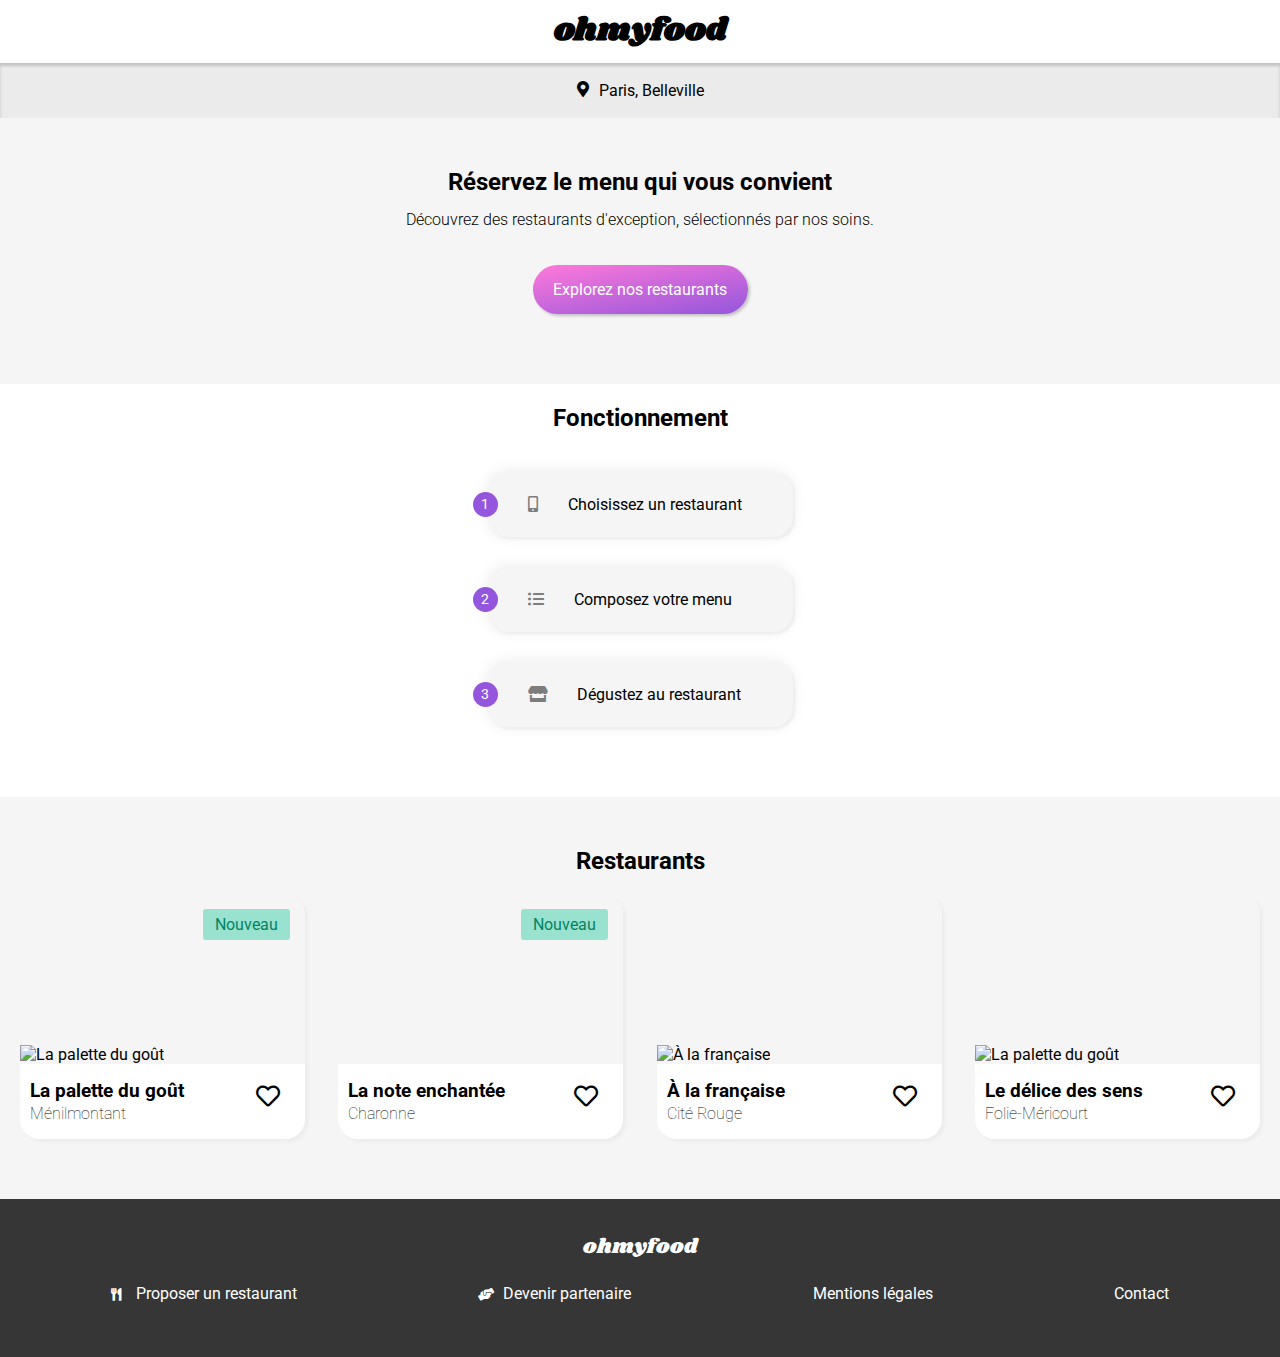
==== public/index.html @ e404284b "rolling check intégrés" ====
<!DOCTYPE html>
<html lang="fr">
    <head>
        <meta charset="utf-8" />
        <meta name="viewport" content="width=device-width, initial-scale=1">
        
        <link rel="stylesheet" href="./css/style.css"/>

        <title>ohmyfood</title>
    </head>

    <body>
        <main>
            <header class="header">
                <h1 class="header__title">ohmyfood</h1>
            </header>

            <div class="banner">
                <a href="#">
                    <div class="banner__place">
                        <i class="fas fa-map-marker-alt banner__icon"></i>
                        Paris, Belleville   
                    </div>
                </a> 
            </div>

            <section class="presentation">    
                <h2 class="presentation__title">Réservez le menu qui vous convient</h2>
                <div>
                    <p class="presentation__paragraph">Découvrez des restaurants d'exception, sélectionnés par nos soins.</p>
                    <!-- <p class="presentation__paragraph">sélectionnés par nos soins.</p> -->
                    <a href="#">
                        <div class="presentation__gradient">Explorez nos restaurants</div>                    
                    </a>
                </div>
                
            </section>

            <section class="functioning">
                <h2 class="functioning__title">Fonctionnement</h2>

                <div>
                    <a href="#">
                        <div class="functioning__button">
                            <div class="functioning__round">1</div>
                            <i class="fas fa-mobile-alt functioning__icon functioning__icon--color"></i>
                            Choisissez un restaurant
                        </div>
                    </a>               
                </div>

                <div>
                    <a href="#">
                        <div class="functioning__button">
                            <div class="functioning__round">2</div>
                            <i class="fas fa-list-ul functioning__icon functioning__icon--color"></i>
                            Composez votre menu
                        </div>  
                    </a>             
                </div>

                <div>
                    <a href="#">
                        <div class="functioning__button">
                            <div class="functioning__round">3</div>
                            <i class="fas fa-store functioning__icon functioning__icon--color"></i>
                            Dégustez au restaurant
                        </div> 
                    </a>              
                </div>

            </section>

            <section class="list-menus">
                <h2 class="list-menus__title">Restaurants</h2>
                
                <div class="list-menus__card">                    
                    <div class="menu">
                        <a href="lapalettedugout.html">
                            <div class="menu__image"><img src="images/restaurants/jay-wennington-N_Y88TWmGwA-unsplash.jpg" alt="La palette du goût"/></div>
                            <div class="menu__new">Nouveau</div>
                            <div class="menu__text">
                                <h3 class="menu__title">La palette du goût</h3>
                                <p class="menu__paragraph">Ménilmontant</p>
                            </div>
                        </a> 
                        <div class="menu__heart">
                            <a href="#">
                                <i class="far fa-heart menu__icon menu__icon--flyover "></i> 
                                <i class="fas fa-heart menu__icon-solid menu__icon-solid--flyover"></i> 
                                <i class="far fa-heart menu__icon-contour menu__icon-contour--flyover"></i>
                            </a>
                        </div>                        
                    </div>
                                        
                    <div class="menu">
                        <a href="#">
                            <div class="menu__image"><img src="images/restaurants/stil-u2Lp8tXIcjw-unsplash.jpg" alt="La palette du goût"/></div>
                            <div class="menu__new">Nouveau</div>
                            <div class="menu__text">
                                <h3 class="menu__title">La note enchantée</h3>
                                <p class="menu__paragraph">Charonne</p>
                            </div>
                        </a>                   
                        <div class="menu__heart">
                            <a href="#">
                                <i class="far fa-heart menu__icon menu__icon--flyover "></i>
                                <i class="fas fa-heart menu__icon-solid menu__icon-solid--flyover"></i>
                                <i class="far fa-heart menu__icon-contour menu__icon-contour--flyover"></i>
                            </a>
                        </div>                        
                    </div>

                    <div class="menu">
                        <a href="#">
                            <div class="menu__image"><img src="images/restaurants/toa-heftiba-DQKerTsQwi0-unsplash.jpg" alt="À la française"/></div>
                            <div class="menu__new">Nouveau</div>
                            <div class="menu__text">
                                <h3 class="menu__title">À la française</h3>
                                <p class="menu__paragraph">Cité Rouge</p>
                            </div>
                        </a>
                        <div class="menu__heart">
                            <a href="#">
                                <i class="far fa-heart menu__icon menu__icon--flyover "></i>
                                <i class="fas fa-heart menu__icon-solid menu__icon-solid--flyover"></i>
                                <i class="far fa-heart menu__icon-contour menu__icon-contour--flyover"></i>
                            </a>
                        </div>
                    </div>

                    <div class="menu">
                        <a href="#"> 
                            <div class="menu__image"><img src="images/restaurants/louis-hansel-shotsoflouis-qNBGVyOCY8Q-unsplash.jpg" alt="La palette du goût"/></div>
                            <div class="menu__new">Nouveau</div>
                            <div class="menu__text">
                                <h3 class="menu__title">Le délice des sens</h3>
                                <p class="menu__paragraph">Folie-Méricourt</p>
                            </div>
                        </a>
                        <div class="menu__heart">
                            <a href="#">
                                <i class="far fa-heart menu__icon menu__icon--flyover "></i>
                                <i class="fas fa-heart menu__icon-solid menu__icon-solid--flyover"></i>
                                <i class="far fa-heart menu__icon-contour menu__icon-contour--flyover"></i>
                            </a>
                        </div>
                    </div>

                    
                </div>
            </section>

            
            

            <footer class="footer">
                <h2 class="footer__title">ohmyfood</h2>
                <ul class="footer__list">
                    <li class="footer__item"> <a href="#" class="footer__link"><i class="fas fa-utensils footer__icon"></i>Proposer un restaurant</a> </li>
                    <li class="footer__item"> <a href="#" class="footer__link"><i class="fas fa-hands-helping footer__icon"></i>Devenir partenaire</a> </li>
                    <li class="footer__item"> <a href="#" class="footer__link">Mentions légales</a> </li>
                    <li class="footer__item"> <a href="mailto:contact@ohmyfood.com" class="footer__link">Contact</a> </li>
                </ul>                          
            </footer>    
      
        </main>
    </body>
    
</html>
---- public/css/style.css ----
@import "./vendors/normalize.css";
@import url("https://fonts.googleapis.com/css2?family=Shrikhand&display=swap");
@import url("https://fonts.googleapis.com/css2?family=Roboto:wght@500&display=swap");
@import url("https://fonts.googleapis.com/css2?family=Roboto:wght@300&display=swap");
@import url("https://cdnjs.cloudflare.com/ajax/libs/font-awesome/5.15.4/css/all.min.css");
body {
  max-width: 1920px;
  margin: 0px auto;
}

main {
  margin: 0px auto;
}
@media (max-width: 599px) {
  main {
    max-width: 100%;
  }
}

a {
  color: black;
  text-decoration: none;
}

* {
  font-family: Roboto, Arial, Helvetica, sans-serif;
}

.header {
  position: relative;
  margin: -22px 0px;
}
.header__icon {
  font-size: 120%;
  position: absolute;
  left: 20px;
  top: 20px;
}
.header__title {
  line-height: 200%;
  font-family: Shrikhand, Arial, Helvetica, sans-serif;
  text-align: center;
}

.footer {
  padding: 15px 20px 30px;
  background-color: #363636;
  color: white;
}
.footer__title {
  text-align: center;
  font-family: Shrikhand, Arial, Helvetica, sans-serif;
  font-size: 130%;
  font-weight: lighter;
  margin-bottom: 22px;
}
@media (max-width: 599px) {
  .footer__title {
    text-align: start;
  }
}
.footer__list {
  display: -webkit-box;
  display: -ms-flexbox;
  display: flex;
  -webkit-box-orient: horizontal;
  -webkit-box-direction: normal;
      -ms-flex-direction: row;
          flex-direction: row;
  -ms-flex-pack: distribute;
      justify-content: space-around;
  list-style-type: none;
  padding-left: 0px;
}
@media (max-width: 599px) {
  .footer__list {
    -webkit-box-orient: vertical;
    -webkit-box-direction: normal;
        -ms-flex-direction: column;
            flex-direction: column;
  }
}
.footer__item {
  margin-bottom: 8px;
}
.footer__link {
  color: white;
}
.footer__icon {
  font-size: 80%;
  width: 25px;
}

.banner__place {
  display: -webkit-box;
  display: -ms-flexbox;
  display: flex;
  -webkit-box-orient: horizontal;
  -webkit-box-direction: normal;
      -ms-flex-direction: row;
          flex-direction: row;
  -webkit-box-pack: center;
      -ms-flex-pack: center;
          justify-content: center;
  padding: 18px 0px;
  background-color: #ebebeb;
  -webkit-box-shadow: inset 0px 3px 3px #c2c2c2;
          box-shadow: inset 0px 3px 3px #c2c2c2;
}
.banner__icon {
  margin-right: 10px;
}

.presentation {
  text-align: center;
  display: -webkit-box;
  display: -ms-flexbox;
  display: flex;
  -webkit-box-orient: vertical;
  -webkit-box-direction: normal;
      -ms-flex-direction: column;
          flex-direction: column;
  -webkit-box-pack: center;
      -ms-flex-pack: center;
          justify-content: center;
  -webkit-box-align: center;
      -ms-flex-align: center;
          align-items: center;
  padding: 30px 0px;
  margin-bottom: 0px;
  background-color: whitesmoke;
}
@media screen and (max-width: 599px) {
  .presentation__title {
    padding: 0px 70px;
  }
}
.presentation__paragraph {
  margin: -6px auto -4px;
  font-weight: 300;
}
@media screen and (max-width: 599px) {
  .presentation__paragraph {
    padding: 0px 20px;
  }
}
.presentation__gradient {
  padding: 15px;
  margin: 40px auto;
  width: 185px;
  color: white;
  border-radius: 30px;
  background: linear-gradient(170deg, #FF79DA, #9356DC);
  -webkit-box-shadow: 2px 2px 3px #c2c2c2;
          box-shadow: 2px 2px 3px #c2c2c2;
  -webkit-transform: scale(1);
          transform: scale(1);
  -webkit-transition: -webkit-transform 400ms;
  transition: -webkit-transform 400ms;
  transition: transform 400ms;
  transition: transform 400ms, -webkit-transform 400ms;
}
.presentation__gradient:hover {
  -webkit-transform: scale(1.1);
          transform: scale(1.1);
  background: linear-gradient(170deg, #ff8de0, #9e67e0);
  -webkit-box-shadow: -1px -1px 6px #c2c2c2, 2px 2px 6px #c2c2c2;
          box-shadow: -1px -1px 6px #c2c2c2, 2px 2px 6px #c2c2c2;
}

.functioning {
  margin: 0px auto 70px;
  padding: 0px 20px;
}
.functioning__title {
  text-align: center;
  margin-bottom: 40px;
}
@media screen and (max-width: 599px) {
  .functioning__title {
    text-align: start;
  }
}
.functioning__button {
  display: -webkit-box;
  display: -ms-flexbox;
  display: flex;
  -webkit-box-align: center;
      -ms-flex-align: center;
          align-items: center;
  width: 305px;
  margin: 0px auto 30px;
  padding: 20px 0px;
  border-radius: 20px;
  background-color: whitesmoke;
  -webkit-box-shadow: -1px -1px 15px #ededed, 2px 2px 3px #ededed;
          box-shadow: -1px -1px 15px #ededed, 2px 2px 3px #ededed;
  -webkit-transform: scale(1);
          transform: scale(1);
  -webkit-transition: -webkit-transform 400ms;
  transition: -webkit-transform 400ms;
  transition: transform 400ms;
  transition: transform 400ms, -webkit-transform 400ms;
}
.functioning__button:hover {
  background-color: #f4ebff;
  -webkit-transform: scale(1.05);
          transform: scale(1.05);
}
.functioning__button:hover .functioning__icon--color {
  color: #9356DC;
}
.functioning__round {
  position: relative;
  left: -15px;
  font-size: 90%;
  width: 25px;
  height: 25px;
  border-radius: 100%;
  text-align: center;
  line-height: 25px;
  color: white;
  background-color: #9356DC;
  margin-right: 15px;
}
.functioning__icon {
  margin-right: 30px;
  color: #7d7d7d;
}

.list-menus {
  background-color: whitesmoke;
  padding: 30px 20px 40px;
}
.list-menus__title {
  text-align: center;
}
@media screen and (max-width: 599px) {
  .list-menus__title {
    text-align: start;
  }
}
.list-menus__card {
  display: -webkit-box;
  display: -ms-flexbox;
  display: flex;
  -webkit-box-orient: horizontal;
  -webkit-box-direction: normal;
      -ms-flex-direction: row;
          flex-direction: row;
  -ms-flex-wrap: wrap;
      flex-wrap: wrap;
  -webkit-box-pack: justify;
      -ms-flex-pack: justify;
          justify-content: space-between;
}

.menu {
  -webkit-box-flex: 23%;
      -ms-flex: 23%;
          flex: 23%;
  max-width: 23%;
  position: relative;
  margin-bottom: 20px;
  border-radius: 20px;
  -webkit-box-shadow: 3px 3px 3px #ededed;
          box-shadow: 3px 3px 3px #ededed;
  overflow: hidden;
}
@media screen and (max-width: 1200px) {
  .menu {
    text-align: start;
    -webkit-box-orient: horizontal;
    -webkit-box-direction: normal;
        -ms-flex-direction: row;
            flex-direction: row;
    -webkit-box-flex: 48%;
        -ms-flex: 48%;
            flex: 48%;
    max-width: 48%;
  }
}
@media screen and (max-width: 599px) {
  .menu {
    min-width: 100%;
  }
}
.menu__image {
  position: relative;
  height: 170px;
  overflow: hidden;
}
.menu__image img {
  position: absolute;
  bottom: 0px;
  max-width: 100%;
}
.menu:nth-child(2) img {
  bottom: -98px;
}
.menu__new {
  z-index: 2;
  position: absolute;
  top: 15px;
  right: 15px;
  text-align: center;
  padding: 6px 12px;
  border-radius: 3px;
  background-color: #99E2D0;
  color: #008564;
}
.menu__text {
  padding: 16px 0px 16px 10px;
  background-color: white;
}
.menu__title {
  margin: 0px auto;
}
.menu__paragraph {
  font-weight: lighter;
  margin: 2px auto 0px;
}
.menu__heart {
  position: absolute;
  right: 25px;
  bottom: 30px;
}
.menu__heart:hover .menu__icon-solid--flyover {
  -webkit-transform: scale(1);
          transform: scale(1);
}
.menu__heart:hover .menu__icon-contour--flyover {
  -webkit-transform: scale(1.02);
          transform: scale(1.02);
}
.menu__icon {
  font-size: 1.5rem;
}
.menu__icon-solid {
  position: absolute;
  left: 0px;
  bottom: 1px;
  font-size: 1.5rem;
  -webkit-background-clip: text;
          background-clip: text;
  color: transparent;
  background-image: linear-gradient(30deg, #FF79DA, #9356DC);
  -webkit-transform: scale(0);
          transform: scale(0);
  -webkit-transform-origin: bottom;
          transform-origin: bottom;
  -webkit-transition: -webkit-transform ease-in-out 1000ms;
  transition: -webkit-transform ease-in-out 1000ms;
  transition: transform ease-in-out 1000ms;
  transition: transform ease-in-out 1000ms, -webkit-transform ease-in-out 1000ms;
}
.menu__icon-contour {
  position: absolute;
  left: 0px;
  bottom: 1px;
  font-size: 1.5rem;
  -webkit-background-clip: text;
          background-clip: text;
  color: transparent;
  background-image: linear-gradient(30deg, #FF79DA, #9356DC);
  -webkit-transform: scale(0);
          transform: scale(0);
  -webkit-transform-origin: bottom;
          transform-origin: bottom;
  -webkit-transition: -webkit-transform ease-in-out 1000ms;
  transition: -webkit-transform ease-in-out 1000ms;
  transition: transform ease-in-out 1000ms;
  transition: transform ease-in-out 1000ms, -webkit-transform ease-in-out 1000ms;
}
.menu:nth-child(n+3):nth-child(-n+4) .menu__new {
  display: none;
}

.page {
  display: -webkit-box;
  display: -ms-flexbox;
  display: flex;
  -webkit-box-orient: vertical;
  -webkit-box-direction: normal;
      -ms-flex-direction: column;
          flex-direction: column;
  max-width: 600px;
}
.page__image {
  height: 200px;
}
.page__image img {
  max-width: 100%;
}
.page__restaurant {
  display: -webkit-box;
  display: -ms-flexbox;
  display: flex;
  -webkit-box-orient: vertical;
  -webkit-box-direction: normal;
      -ms-flex-direction: column;
          flex-direction: column;
  background-color: #f6f6f6;
  border-radius: 50px 50px 0px 0px;
}
.page__button {
  text-align: center;
  margin: 30px auto 70px;
}
.page__gradient {
  padding: 15px;
  width: 185px;
  color: white;
  border-radius: 30px;
  background: linear-gradient(170deg, #FF79DA, #9356DC);
  -webkit-box-shadow: 2px 2px 3px #c2c2c2;
          box-shadow: 2px 2px 3px #c2c2c2;
  -webkit-transform: scale(1);
          transform: scale(1);
  -webkit-transition: -webkit-transform 400ms;
  transition: -webkit-transform 400ms;
  transition: transform 400ms;
  transition: transform 400ms, -webkit-transform 400ms;
}
.page__gradient:hover {
  -webkit-transform: scale(1.1);
          transform: scale(1.1);
  background: linear-gradient(170deg, #ff8de0, #9e67e0);
  -webkit-box-shadow: -1px -1px 6px #c2c2c2, 2px 2px 6px #c2c2c2;
          box-shadow: -1px -1px 6px #c2c2c2, 2px 2px 6px #c2c2c2;
}

.name {
  display: -webkit-box;
  display: -ms-flexbox;
  display: flex;
  -webkit-box-pack: justify;
      -ms-flex-pack: justify;
          justify-content: space-between;
  position: relative;
  margin: 20px 20px 0px 20px;
}
.name__title {
  font-family: Shrikhand, Arial, Helvetica, sans-serif;
}
.name__heart {
  position: absolute;
  right: 24px;
  top: 24px;
}
.name__heart:hover .menu__icon-solid--flyover {
  -webkit-transform: scale(1);
          transform: scale(1);
}
.name__heart:hover .menu__icon-contour--flyover {
  -webkit-transform: scale(1.02);
          transform: scale(1.02);
}

.type {
  margin: 20px 20px 20px 20px;
}
.type__title {
  font-size: 120%;
  font-weight: 300;
  border-bottom: #99E2D0 solid 3px;
  width: 48px;
}

@-webkit-keyframes animation-choice {
  0% {
    -webkit-transform: translateY(20px);
            transform: translateY(20px);
    opacity: 0;
  }
  80% {
    -webkit-transform: translateY(0px);
            transform: translateY(0px);
  }
  100% {
    opacity: 1;
  }
}

@keyframes animation-choice {
  0% {
    -webkit-transform: translateY(20px);
            transform: translateY(20px);
    opacity: 0;
  }
  80% {
    -webkit-transform: translateY(0px);
            transform: translateY(0px);
  }
  100% {
    opacity: 1;
  }
}
.choice {
  cursor: pointer;
}
.choice__load {
  -webkit-animation: animation-choice ease-in-out 800ms backwards;
          animation: animation-choice ease-in-out 800ms backwards;
}
.choice__load--1 {
  -webkit-animation-delay: 400ms;
          animation-delay: 400ms;
}
.choice__load--2 {
  -webkit-animation-delay: 800ms;
          animation-delay: 800ms;
}
.choice__load--3 {
  -webkit-animation-delay: 1200ms;
          animation-delay: 1200ms;
}
.choice__load--4 {
  -webkit-animation-delay: 1600ms;
          animation-delay: 1600ms;
}
.choice__container {
  display: -webkit-box;
  display: -ms-flexbox;
  display: flex;
  -webkit-box-pack: justify;
      -ms-flex-pack: justify;
          justify-content: space-between;
  margin-bottom: 15px;
  border-radius: 20px;
  overflow: hidden;
  -webkit-box-shadow: 3px 3px 3px #ededed;
          box-shadow: 3px 3px 3px #ededed;
  background-color: white;
}
.choice__container:hover .choice__check--rollover {
  margin-right: 0rem;
}
.choice__container:hover .choice__icon--rollover {
  -webkit-transform: rotate(2turn);
          transform: rotate(2turn);
}
.choice__text {
  display: -webkit-box;
  display: -ms-flexbox;
  display: flex;
  -webkit-box-orient: vertical;
  -webkit-box-direction: normal;
      -ms-flex-direction: column;
          flex-direction: column;
  padding: 15px 0px 15px 12px;
  overflow: hidden;
}
.choice__title {
  margin: 0px;
  padding: 0px;
  white-space: nowrap;
  text-overflow: ellipsis;
  overflow: hidden;
}
.choice__precision {
  margin: 5px 0px 0px;
  padding: 0px;
  font-weight: 300;
  white-space: nowrap;
  text-overflow: ellipsis;
  overflow: hidden;
}
.choice__price-check {
  display: -webkit-box;
  display: -ms-flexbox;
  display: flex;
}
.choice__price {
  padding: 0px 20px;
  display: -webkit-box;
  display: -ms-flexbox;
  display: flex;
  -webkit-box-align: end;
      -ms-flex-align: end;
          align-items: flex-end;
  padding: 1rem 1.5rem;
}
.choice__check {
  -webkit-box-sizing: border-box;
          box-sizing: border-box;
  display: -webkit-box;
  display: -ms-flexbox;
  display: flex;
  -webkit-box-pack: center;
      -ms-flex-pack: center;
          justify-content: center;
  -webkit-box-align: center;
      -ms-flex-align: center;
          align-items: center;
  width: 4.5rem;
  margin-right: -4.5rem;
  background-color: #99E2D0;
  -webkit-transition: margin-right 400ms ease-in-out;
  transition: margin-right 400ms ease-in-out;
}
.choice__icon {
  color: white;
  font-size: 1.5rem;
  -webkit-transform: rotate(0deg);
          transform: rotate(0deg);
  -webkit-transition: -webkit-transform 400ms ease-in-out;
  transition: -webkit-transform 400ms ease-in-out;
  transition: transform 400ms ease-in-out;
  transition: transform 400ms ease-in-out, -webkit-transform 400ms ease-in-out;
}
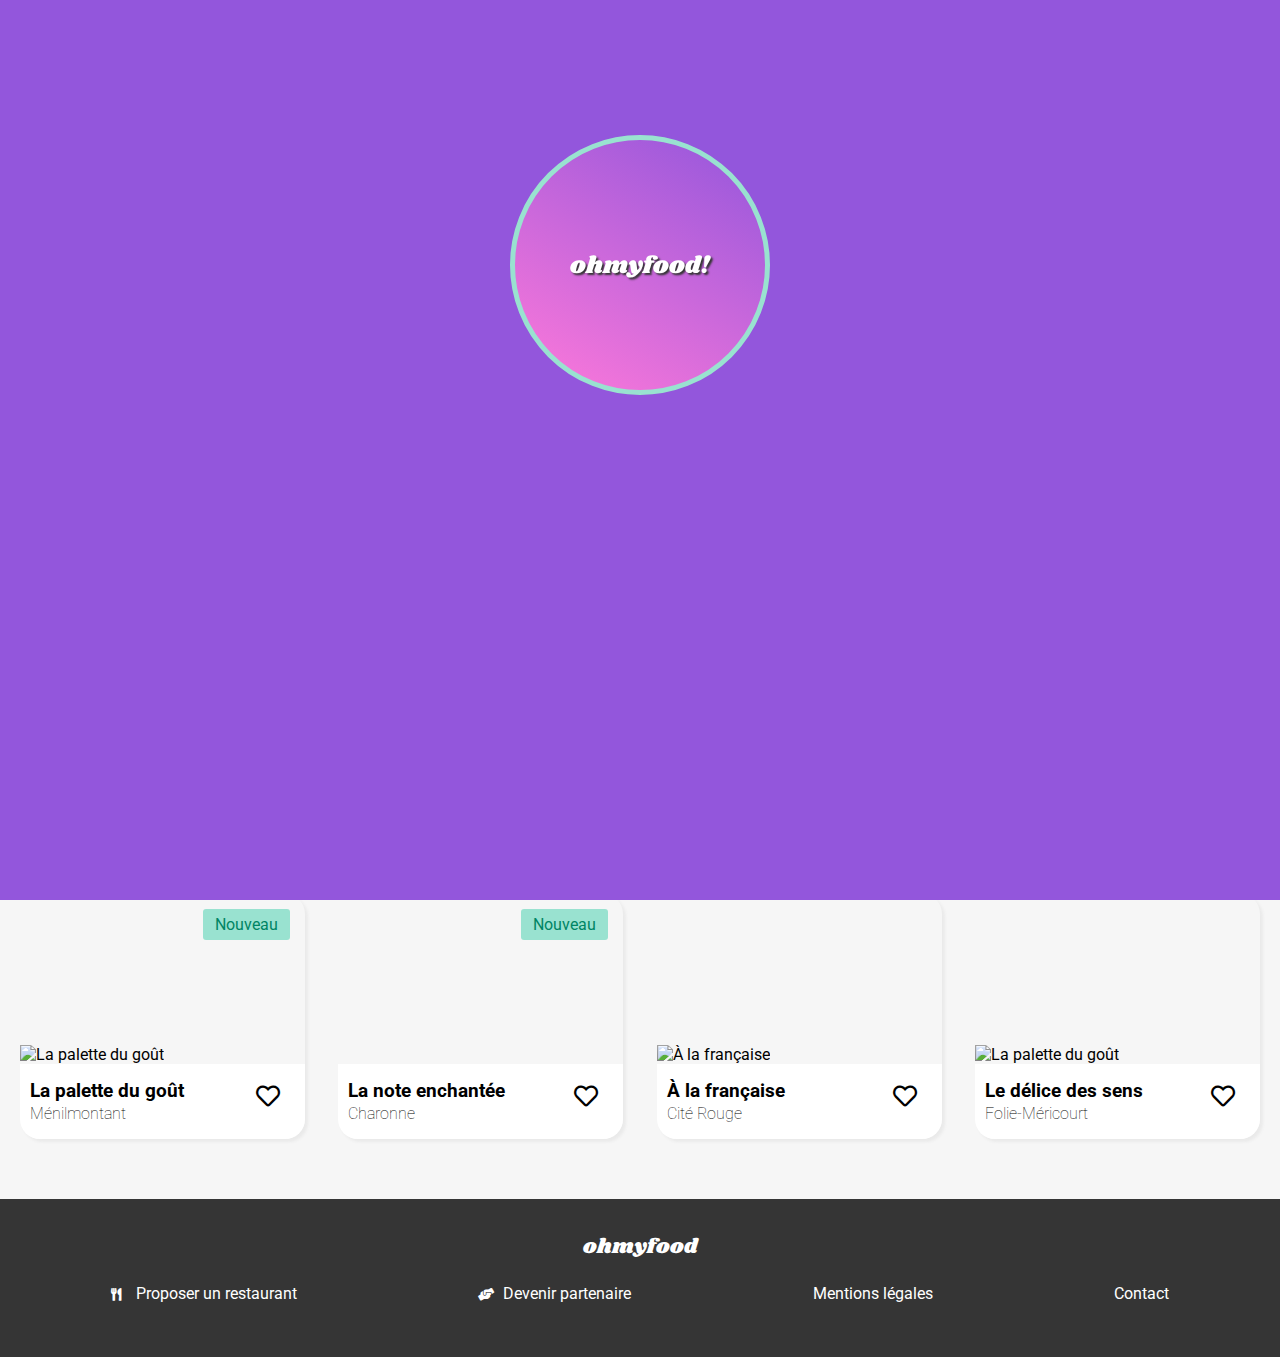
==== commit c187a201: "loader v3" ====
--- a/public/index.html
+++ b/public/index.html
@@ -10,10 +10,21 @@
     </head>
 
     <body>
+        
+        <div class="loader">
+            <div class="loader__background"></div>
+            <div class="loader__disk">
+                <div class="loader__disk__title"> ohmyfood! </div>
+            </div>
+
+        </div>
+
+        <header class="header">
+            <h1 class="header__title">ohmyfood</h1>
+        </header>
+
         <main>
-            <header class="header">
-                <h1 class="header__title">ohmyfood</h1>
-            </header>
+            
 
             <div class="banner">
                 <a href="#">
@@ -154,17 +165,20 @@
             
             
 
-            <footer class="footer">
-                <h2 class="footer__title">ohmyfood</h2>
-                <ul class="footer__list">
-                    <li class="footer__item"> <a href="#" class="footer__link"><i class="fas fa-utensils footer__icon"></i>Proposer un restaurant</a> </li>
-                    <li class="footer__item"> <a href="#" class="footer__link"><i class="fas fa-hands-helping footer__icon"></i>Devenir partenaire</a> </li>
-                    <li class="footer__item"> <a href="#" class="footer__link">Mentions légales</a> </li>
-                    <li class="footer__item"> <a href="mailto:contact@ohmyfood.com" class="footer__link">Contact</a> </li>
-                </ul>                          
-            </footer>    
+                
       
         </main>
+
+        <footer class="footer">
+            <h2 class="footer__title">ohmyfood</h2>
+            <ul class="footer__list">
+                <li class="footer__item"> <a href="#" class="footer__link"><i class="fas fa-utensils footer__icon"></i>Proposer un restaurant</a> </li>
+                <li class="footer__item"> <a href="#" class="footer__link"><i class="fas fa-hands-helping footer__icon"></i>Devenir partenaire</a> </li>
+                <li class="footer__item"> <a href="#" class="footer__link">Mentions légales</a> </li>
+                <li class="footer__item"> <a href="mailto:contact@ohmyfood.com" class="footer__link">Contact</a> </li>
+            </ul>                          
+        </footer>
+    
     </body>
     
 </html>
--- a/public/css/style.css
+++ b/public/css/style.css
@@ -44,7 +44,7 @@
 
 .footer {
   padding: 15px 20px 30px;
-  background-color: #363636;
+  background-color: #353535;
   color: white;
 }
 .footer__title {
@@ -91,6 +91,125 @@
   width: 25px;
 }
 
+.loader {
+  display: -webkit-box;
+  display: -ms-flexbox;
+  display: flex;
+  -webkit-box-pack: center;
+      -ms-flex-pack: center;
+          justify-content: center;
+  position: relative;
+}
+.loader__background {
+  width: 100%;
+  height: 100%;
+  background-color: #9356DC;
+  display: -webkit-box;
+  display: -ms-flexbox;
+  display: flex;
+  -webkit-box-pack: center;
+      -ms-flex-pack: center;
+          justify-content: center;
+  position: fixed;
+  z-index: 1;
+  -webkit-box-align: center;
+      -ms-flex-align: center;
+          align-items: center;
+  -webkit-animation: charge ease-in-out 3000ms 250ms forwards;
+          animation: charge ease-in-out 3000ms 250ms forwards;
+}
+.loader__disk {
+  position: absolute;
+  display: -webkit-box;
+  display: -ms-flexbox;
+  display: flex;
+  -webkit-box-pack: center;
+      -ms-flex-pack: center;
+          justify-content: center;
+  -webkit-box-align: center;
+      -ms-flex-align: center;
+          align-items: center;
+  top: 15%;
+  width: 250px;
+  height: 250px;
+  position: fixed;
+  z-index: 1;
+  border: #99E2D0 solid 5px;
+  border-radius: 50%;
+  background-image: linear-gradient(30deg, #FF79DA, #9356DC);
+  -webkit-animation: charge-disk ease-in-out 3000ms 250ms both;
+          animation: charge-disk ease-in-out 3000ms 250ms both;
+}
+.loader__disk__title {
+  font-family: Shrikhand, Arial, Helvetica, sans-serif;
+  font-size: 1.5rem;
+  text-align: center;
+  vertical-align: baseline;
+  color: white;
+  text-shadow: 2px 2px 2px #353535;
+}
+
+@-webkit-keyframes charge {
+  0% {
+    opacity: 1;
+  }
+  99% {
+    z-index: 1;
+  }
+  100% {
+    opacity: 0;
+    z-index: -1;
+  }
+}
+
+@keyframes charge {
+  0% {
+    opacity: 1;
+  }
+  99% {
+    z-index: 1;
+  }
+  100% {
+    opacity: 0;
+    z-index: -1;
+  }
+}
+@-webkit-keyframes charge-disk {
+  0% {
+    opacity: 1;
+    scale: 0;
+    rotate: 0deg;
+  }
+  50% {
+    rotate: 360deg;
+  }
+  80% {
+    opacity: 1;
+    scale: 1;
+  }
+  100% {
+    opacity: 0;
+    rotate: 360deg;
+  }
+}
+@keyframes charge-disk {
+  0% {
+    opacity: 1;
+    scale: 0;
+    rotate: 0deg;
+  }
+  50% {
+    rotate: 360deg;
+  }
+  80% {
+    opacity: 1;
+    scale: 1;
+  }
+  100% {
+    opacity: 0;
+    rotate: 360deg;
+  }
+}
 .banner__place {
   display: -webkit-box;
   display: -ms-flexbox;
@@ -103,7 +222,7 @@
       -ms-flex-pack: center;
           justify-content: center;
   padding: 18px 0px;
-  background-color: #ebebeb;
+  background-color: #eaeaea;
   -webkit-box-shadow: inset 0px 3px 3px #c2c2c2;
           box-shadow: inset 0px 3px 3px #c2c2c2;
 }
@@ -128,7 +247,7 @@
           align-items: center;
   padding: 30px 0px;
   margin-bottom: 0px;
-  background-color: whitesmoke;
+  background-color: #f6f6f6;
 }
 @media screen and (max-width: 599px) {
   .presentation__title {
@@ -192,9 +311,9 @@
   margin: 0px auto 30px;
   padding: 20px 0px;
   border-radius: 20px;
-  background-color: whitesmoke;
-  -webkit-box-shadow: -1px -1px 15px #ededed, 2px 2px 3px #ededed;
-          box-shadow: -1px -1px 15px #ededed, 2px 2px 3px #ededed;
+  background-color: #f6f6f6;
+  -webkit-box-shadow: -1px -1px 15px #eaeaea, 2px 2px 3px #eaeaea;
+          box-shadow: -1px -1px 15px #eaeaea, 2px 2px 3px #eaeaea;
   -webkit-transform: scale(1);
           transform: scale(1);
   -webkit-transition: -webkit-transform 400ms;
@@ -225,11 +344,11 @@
 }
 .functioning__icon {
   margin-right: 30px;
-  color: #7d7d7d;
+  color: #808080;
 }
 
 .list-menus {
-  background-color: whitesmoke;
+  background-color: #f6f6f6;
   padding: 30px 20px 40px;
 }
 .list-menus__title {
@@ -263,8 +382,8 @@
   position: relative;
   margin-bottom: 20px;
   border-radius: 20px;
-  -webkit-box-shadow: 3px 3px 3px #ededed;
-          box-shadow: 3px 3px 3px #ededed;
+  -webkit-box-shadow: 3px 3px 3px #eaeaea;
+          box-shadow: 3px 3px 3px #eaeaea;
   overflow: hidden;
 }
 @media screen and (max-width: 1200px) {
@@ -299,7 +418,7 @@
   bottom: -98px;
 }
 .menu__new {
-  z-index: 2;
+  z-index: auto;
   position: absolute;
   top: 15px;
   right: 15px;
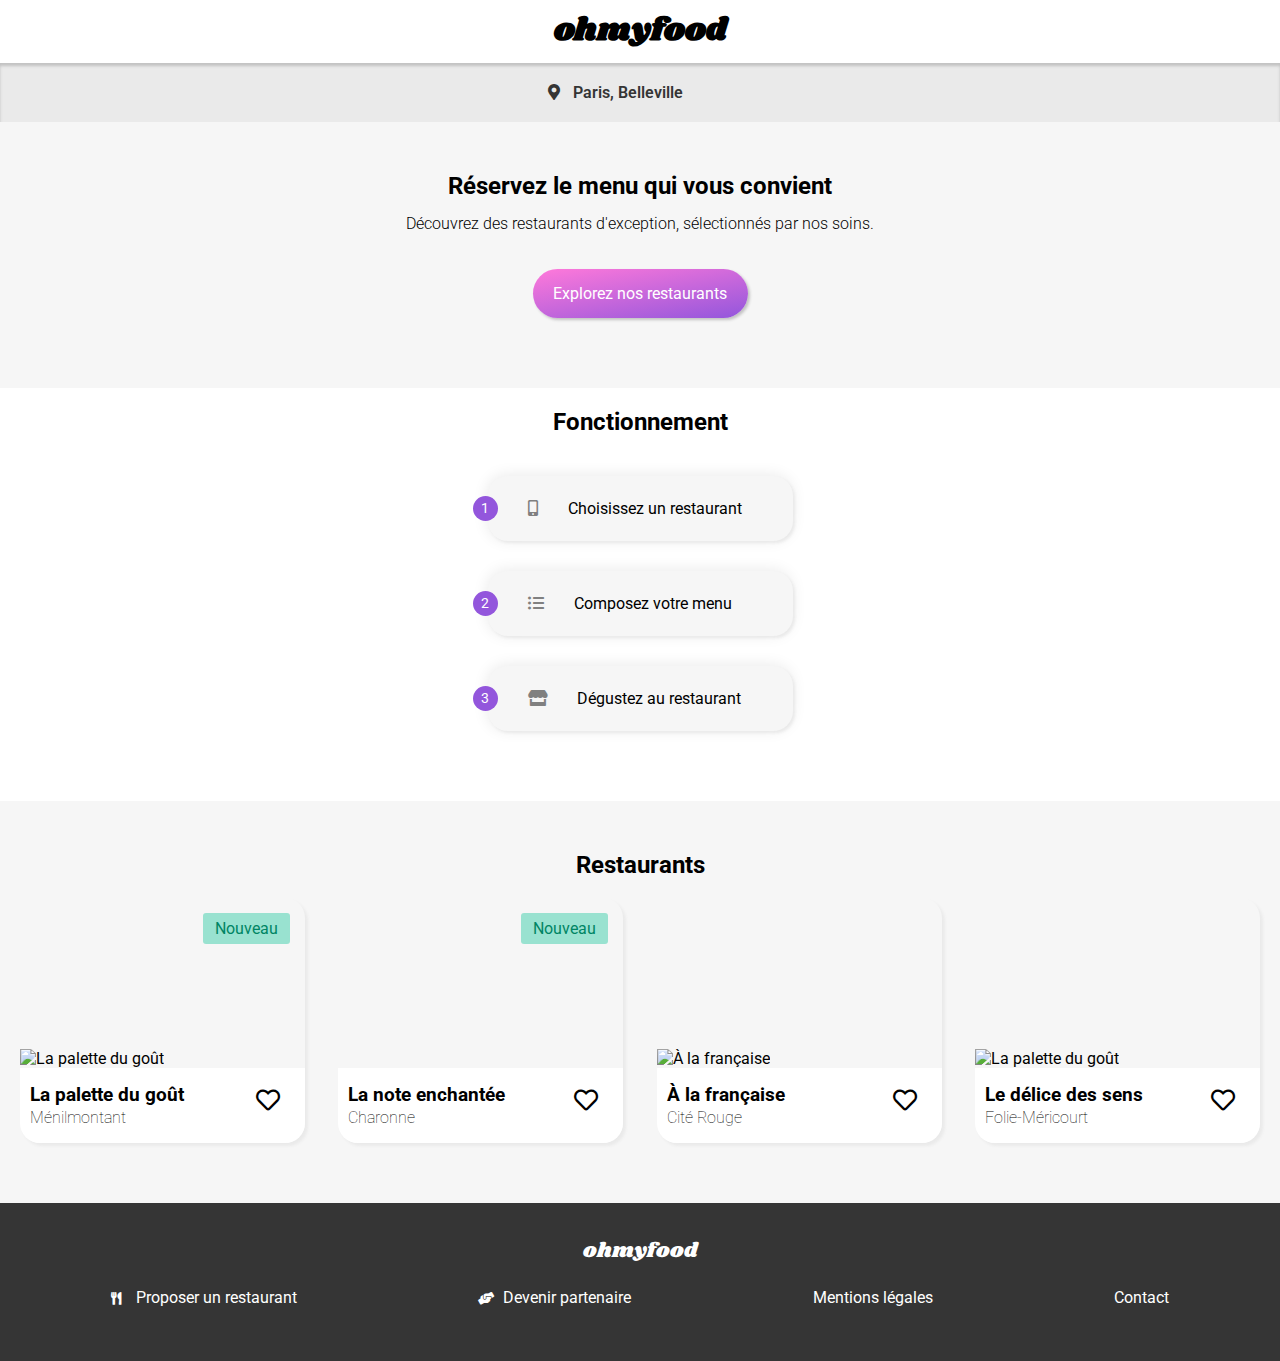
==== commit 61faed9f: "partiel components" ====
--- a/public/index.html
+++ b/public/index.html
@@ -11,36 +11,40 @@
 
     <body>
         
-        <div class="loader">
+        <!-- <div class="loader">
             <div class="loader__background"></div>
             <div class="loader__disk">
-                <div class="loader__disk__title"> ohmyfood! </div>
+                <div class="loader__disk__title"> ohmyfood </div>
             </div>
 
-        </div>
+        </div> -->
 
         <header class="header">
             <h1 class="header__title">ohmyfood</h1>
         </header>
 
         <main>
-            
 
             <div class="banner">
-                <a href="#">
+                <!-- <a href="#"> --> 
                     <div class="banner__place">
                         <i class="fas fa-map-marker-alt banner__icon"></i>
-                        Paris, Belleville   
+                        <!-- Paris, Belleville   
                     </div>
-                </a> 
+                    <div>                   -->
+                        <form method="post" action="traitement.php">            
+                            <label for="search"></label> 
+                            <input type="search" name="search" id="search" size="15" placeholder="Paris, Belleville"/>
+                        </form>
+                    </div>
+                <!-- </a>  -->
             </div>
 
             <section class="presentation">    
                 <h2 class="presentation__title">Réservez le menu qui vous convient</h2>
                 <div>
-                    <p class="presentation__paragraph">Découvrez des restaurants d'exception, sélectionnés par nos soins.</p>
-                    <!-- <p class="presentation__paragraph">sélectionnés par nos soins.</p> -->
                     <a href="#">
+                        <p class="presentation__paragraph">Découvrez des restaurants d'exception, sélectionnés par nos soins.</p>
                         <div class="presentation__gradient">Explorez nos restaurants</div>                    
                     </a>
                 </div>
@@ -97,9 +101,8 @@
                         </a> 
                         <div class="menu__heart">
                             <a href="#">
+                                <i class="fas fa-heart menu__icon-solid menu__icon-solid--flyover"></i> 
                                 <i class="far fa-heart menu__icon menu__icon--flyover "></i> 
-                                <i class="fas fa-heart menu__icon-solid menu__icon-solid--flyover"></i> 
-                                <i class="far fa-heart menu__icon-contour menu__icon-contour--flyover"></i>
                             </a>
                         </div>                        
                     </div>
@@ -115,9 +118,8 @@
                         </a>                   
                         <div class="menu__heart">
                             <a href="#">
+                                <i class="fas fa-heart menu__icon-solid menu__icon-solid--flyover"></i>                                
                                 <i class="far fa-heart menu__icon menu__icon--flyover "></i>
-                                <i class="fas fa-heart menu__icon-solid menu__icon-solid--flyover"></i>
-                                <i class="far fa-heart menu__icon-contour menu__icon-contour--flyover"></i>
                             </a>
                         </div>                        
                     </div>
@@ -133,9 +135,9 @@
                         </a>
                         <div class="menu__heart">
                             <a href="#">
+                                <i class="fas fa-heart menu__icon-solid menu__icon-solid--flyover"></i>
                                 <i class="far fa-heart menu__icon menu__icon--flyover "></i>
-                                <i class="fas fa-heart menu__icon-solid menu__icon-solid--flyover"></i>
-                                <i class="far fa-heart menu__icon-contour menu__icon-contour--flyover"></i>
+                                
                             </a>
                         </div>
                     </div>
@@ -151,9 +153,8 @@
                         </a>
                         <div class="menu__heart">
                             <a href="#">
+                                <i class="fas fa-heart menu__icon-solid menu__icon-solid--flyover"></i>                                
                                 <i class="far fa-heart menu__icon menu__icon--flyover "></i>
-                                <i class="fas fa-heart menu__icon-solid menu__icon-solid--flyover"></i>
-                                <i class="far fa-heart menu__icon-contour menu__icon-contour--flyover"></i>
                             </a>
                         </div>
                     </div>
--- a/public/css/style.css
+++ b/public/css/style.css
@@ -99,11 +99,14 @@
       -ms-flex-pack: center;
           justify-content: center;
   position: relative;
+  z-index: 1;
+  -webkit-animation: loader ease-in-out 2500ms 250ms forwards;
+          animation: loader ease-in-out 2500ms 250ms forwards;
 }
 .loader__background {
   width: 100%;
   height: 100%;
-  background-color: #9356DC;
+  background-color: white;
   display: -webkit-box;
   display: -ms-flexbox;
   display: flex;
@@ -111,15 +114,13 @@
       -ms-flex-pack: center;
           justify-content: center;
   position: fixed;
-  z-index: 1;
   -webkit-box-align: center;
       -ms-flex-align: center;
           align-items: center;
-  -webkit-animation: charge ease-in-out 3000ms 250ms forwards;
-          animation: charge ease-in-out 3000ms 250ms forwards;
+  -webkit-animation: back ease-in-out 2500ms 250ms forwards;
+          animation: back ease-in-out 2500ms 250ms forwards;
 }
 .loader__disk {
-  position: absolute;
   display: -webkit-box;
   display: -ms-flexbox;
   display: flex;
@@ -129,143 +130,128 @@
   -webkit-box-align: center;
       -ms-flex-align: center;
           align-items: center;
-  top: 15%;
-  width: 250px;
-  height: 250px;
+  top: 17%;
+  width: 270px;
+  height: 270px;
   position: fixed;
-  z-index: 1;
-  border: #99E2D0 solid 5px;
+  border: #99E2D0 solid 12px;
   border-radius: 50%;
   background-image: linear-gradient(30deg, #FF79DA, #9356DC);
-  -webkit-animation: charge-disk ease-in-out 3000ms 250ms both;
-          animation: charge-disk ease-in-out 3000ms 250ms both;
+  -webkit-animation: disk ease-in-out 2500ms 250ms both;
+          animation: disk ease-in-out 2500ms 250ms both;
 }
 .loader__disk__title {
   font-family: Shrikhand, Arial, Helvetica, sans-serif;
-  font-size: 1.5rem;
+  font-size: 2rem;
   text-align: center;
   vertical-align: baseline;
   color: white;
   text-shadow: 2px 2px 2px #353535;
 }
 
-@-webkit-keyframes charge {
+@-webkit-keyframes loader {
   0% {
-    opacity: 1;
+    z-index: 1;
   }
   99% {
     z-index: 1;
   }
   100% {
-    opacity: 0;
     z-index: -1;
   }
 }
 
-@keyframes charge {
+@keyframes loader {
   0% {
-    opacity: 1;
+    z-index: 1;
   }
   99% {
     z-index: 1;
   }
   100% {
-    opacity: 0;
     z-index: -1;
   }
 }
-@-webkit-keyframes charge-disk {
+@-webkit-keyframes back {
   0% {
     opacity: 1;
-    scale: 0;
-    rotate: 0deg;
   }
   50% {
-    rotate: 360deg;
-  }
-  80% {
-    opacity: 1;
-    scale: 1;
+    opacity: 1;
+  }
+  75% {
+    opacity: 1;
+  }
+  99% {
+    opacity: 0;
   }
   100% {
     opacity: 0;
-    rotate: 360deg;
-  }
-}
-@keyframes charge-disk {
+  }
+}
+@keyframes back {
   0% {
     opacity: 1;
-    scale: 0;
-    rotate: 0deg;
   }
   50% {
-    rotate: 360deg;
-  }
-  80% {
-    opacity: 1;
-    scale: 1;
+    opacity: 1;
+  }
+  75% {
+    opacity: 1;
+  }
+  99% {
+    opacity: 0;
   }
   100% {
     opacity: 0;
-    rotate: 360deg;
-  }
-}
-.banner__place {
-  display: -webkit-box;
-  display: -ms-flexbox;
-  display: flex;
-  -webkit-box-orient: horizontal;
-  -webkit-box-direction: normal;
-      -ms-flex-direction: row;
-          flex-direction: row;
-  -webkit-box-pack: center;
-      -ms-flex-pack: center;
-          justify-content: center;
-  padding: 18px 0px;
-  background-color: #eaeaea;
-  -webkit-box-shadow: inset 0px 3px 3px #c2c2c2;
-          box-shadow: inset 0px 3px 3px #c2c2c2;
-}
-.banner__icon {
-  margin-right: 10px;
-}
-
-.presentation {
-  text-align: center;
-  display: -webkit-box;
-  display: -ms-flexbox;
-  display: flex;
-  -webkit-box-orient: vertical;
-  -webkit-box-direction: normal;
-      -ms-flex-direction: column;
-          flex-direction: column;
-  -webkit-box-pack: center;
-      -ms-flex-pack: center;
-          justify-content: center;
-  -webkit-box-align: center;
-      -ms-flex-align: center;
-          align-items: center;
-  padding: 30px 0px;
-  margin-bottom: 0px;
-  background-color: #f6f6f6;
-}
-@media screen and (max-width: 599px) {
-  .presentation__title {
-    padding: 0px 70px;
-  }
-}
-.presentation__paragraph {
-  margin: -6px auto -4px;
-  font-weight: 300;
-}
-@media screen and (max-width: 599px) {
-  .presentation__paragraph {
-    padding: 0px 20px;
+  }
+}
+@-webkit-keyframes disk {
+  0% {
+    opacity: 1;
+    -webkit-transform: scale(0) rotate(0deg);
+            transform: scale(0) rotate(0deg);
+  }
+  60% {
+    opacity: 1;
+    -webkit-transform: scale(1) rotate(360deg);
+            transform: scale(1) rotate(360deg);
+  }
+  87% {
+    opacity: 0;
+    -webkit-transform: scale(1) rotate(360deg);
+            transform: scale(1) rotate(360deg);
+  }
+  100% {
+    opacity: 0;
+    -webkit-transform: rotate(360deg);
+            transform: rotate(360deg);
+  }
+}
+@keyframes disk {
+  0% {
+    opacity: 1;
+    -webkit-transform: scale(0) rotate(0deg);
+            transform: scale(0) rotate(0deg);
+  }
+  60% {
+    opacity: 1;
+    -webkit-transform: scale(1) rotate(360deg);
+            transform: scale(1) rotate(360deg);
+  }
+  87% {
+    opacity: 0;
+    -webkit-transform: scale(1) rotate(360deg);
+            transform: scale(1) rotate(360deg);
+  }
+  100% {
+    opacity: 0;
+    -webkit-transform: rotate(360deg);
+            transform: rotate(360deg);
   }
 }
 .presentation__gradient {
   padding: 15px;
-  margin: 40px auto;
   width: 185px;
   color: white;
   border-radius: 30px;
@@ -274,32 +260,17 @@
           box-shadow: 2px 2px 3px #c2c2c2;
   -webkit-transform: scale(1);
           transform: scale(1);
-  -webkit-transition: -webkit-transform 400ms;
-  transition: -webkit-transform 400ms;
-  transition: transform 400ms;
-  transition: transform 400ms, -webkit-transform 400ms;
+  -webkit-transition: all 400ms;
+  transition: all 400ms;
 }
 .presentation__gradient:hover {
-  -webkit-transform: scale(1.1);
-          transform: scale(1.1);
+  -webkit-transform: scale(1.01);
+          transform: scale(1.01);
   background: linear-gradient(170deg, #ff8de0, #9e67e0);
-  -webkit-box-shadow: -1px -1px 6px #c2c2c2, 2px 2px 6px #c2c2c2;
-          box-shadow: -1px -1px 6px #c2c2c2, 2px 2px 6px #c2c2c2;
-}
-
-.functioning {
-  margin: 0px auto 70px;
-  padding: 0px 20px;
-}
-.functioning__title {
-  text-align: center;
-  margin-bottom: 40px;
-}
-@media screen and (max-width: 599px) {
-  .functioning__title {
-    text-align: start;
-  }
-}
+  -webkit-box-shadow: -1px -1px 6px #808080, 2px 2px 3px #808080;
+          box-shadow: -1px -1px 6px #808080, 2px 2px 3px #808080;
+}
+
 .functioning__button {
   display: -webkit-box;
   display: -ms-flexbox;
@@ -347,6 +318,137 @@
   color: #808080;
 }
 
+.menu__heart:hover .menu__icon-solid--flyover {
+  -webkit-transform: scale(0.84);
+          transform: scale(0.84);
+}
+.menu__icon-solid {
+  z-index: 1;
+  position: absolute;
+  left: 0px;
+  bottom: 3px;
+  font-size: 1.5rem;
+  -webkit-background-clip: text;
+          background-clip: text;
+  color: transparent;
+  background-image: linear-gradient(30deg, #FF79DA, #9356DC);
+  -webkit-transform: scale(0);
+          transform: scale(0);
+  -webkit-transform-origin: bottom;
+          transform-origin: bottom;
+  -webkit-transition: -webkit-transform ease-in-out 700ms;
+  transition: -webkit-transform ease-in-out 700ms;
+  transition: transform ease-in-out 700ms;
+  transition: transform ease-in-out 700ms, -webkit-transform ease-in-out 700ms;
+}
+.menu__icon {
+  z-index: 2;
+  font-size: 1.5rem;
+}
+
+.banner__place {
+  display: -webkit-box;
+  display: -ms-flexbox;
+  display: flex;
+  -webkit-box-orient: horizontal;
+  -webkit-box-direction: normal;
+      -ms-flex-direction: row;
+          flex-direction: row;
+  -webkit-box-pack: center;
+      -ms-flex-pack: center;
+          justify-content: center;
+  -webkit-box-align: center;
+      -ms-flex-align: center;
+          align-items: center;
+  margin: 0px auto;
+  padding: 18px 0px;
+  background-color: #eaeaea;
+  -webkit-box-shadow: inset 0px 3px 3px #c2c2c2;
+          box-shadow: inset 0px 3px 3px #c2c2c2;
+}
+.banner__icon {
+  margin-right: 10px;
+  color: #353535;
+}
+
+#search {
+  color: #353535;
+  border: #eaeaea solid 1px;
+  background-color: #eaeaea;
+  font-size: 1rem;
+  font-weight: 600;
+}
+
+input:focus {
+  outline: none;
+  border-radius: 20px;
+  background-color: #c2c2c2;
+}
+
+::-webkit-input-placeholder {
+  /* WebKit, Blink, Edge */
+  color: #353535;
+  background-color: #eaeaea;
+}
+
+::-moz-placeholder {
+  /* Mozilla */
+  color: #353535;
+  opacity: 1;
+  background-color: #eaeaea;
+}
+
+.presentation {
+  text-align: center;
+  display: -webkit-box;
+  display: -ms-flexbox;
+  display: flex;
+  -webkit-box-orient: vertical;
+  -webkit-box-direction: normal;
+      -ms-flex-direction: column;
+          flex-direction: column;
+  -webkit-box-pack: center;
+      -ms-flex-pack: center;
+          justify-content: center;
+  -webkit-box-align: center;
+      -ms-flex-align: center;
+          align-items: center;
+  padding: 30px 0px;
+  margin-bottom: 0px;
+  background-color: #f6f6f6;
+}
+@media screen and (max-width: 599px) {
+  .presentation__title {
+    padding: 0px 70px;
+  }
+}
+.presentation__paragraph {
+  margin: -6px auto -4px;
+  font-weight: 300;
+}
+@media screen and (max-width: 599px) {
+  .presentation__paragraph {
+    padding: 0px 20px;
+  }
+}
+.presentation__gradient {
+  margin: 40px auto;
+}
+
+.functioning {
+  margin: 0px auto 70px;
+  padding: 0px 20px;
+}
+.functioning__title {
+  text-align: center;
+  margin-bottom: 40px;
+}
+@media screen and (max-width: 599px) {
+  .functioning__title {
+    text-align: start;
+  }
+}
+
 .list-menus {
   background-color: #f6f6f6;
   padding: 30px 20px 40px;
@@ -418,7 +520,6 @@
   bottom: -98px;
 }
 .menu__new {
-  z-index: auto;
   position: absolute;
   top: 15px;
   right: 15px;
@@ -443,53 +544,6 @@
   position: absolute;
   right: 25px;
   bottom: 30px;
-}
-.menu__heart:hover .menu__icon-solid--flyover {
-  -webkit-transform: scale(1);
-          transform: scale(1);
-}
-.menu__heart:hover .menu__icon-contour--flyover {
-  -webkit-transform: scale(1.02);
-          transform: scale(1.02);
-}
-.menu__icon {
-  font-size: 1.5rem;
-}
-.menu__icon-solid {
-  position: absolute;
-  left: 0px;
-  bottom: 1px;
-  font-size: 1.5rem;
-  -webkit-background-clip: text;
-          background-clip: text;
-  color: transparent;
-  background-image: linear-gradient(30deg, #FF79DA, #9356DC);
-  -webkit-transform: scale(0);
-          transform: scale(0);
-  -webkit-transform-origin: bottom;
-          transform-origin: bottom;
-  -webkit-transition: -webkit-transform ease-in-out 1000ms;
-  transition: -webkit-transform ease-in-out 1000ms;
-  transition: transform ease-in-out 1000ms;
-  transition: transform ease-in-out 1000ms, -webkit-transform ease-in-out 1000ms;
-}
-.menu__icon-contour {
-  position: absolute;
-  left: 0px;
-  bottom: 1px;
-  font-size: 1.5rem;
-  -webkit-background-clip: text;
-          background-clip: text;
-  color: transparent;
-  background-image: linear-gradient(30deg, #FF79DA, #9356DC);
-  -webkit-transform: scale(0);
-          transform: scale(0);
-  -webkit-transform-origin: bottom;
-          transform-origin: bottom;
-  -webkit-transition: -webkit-transform ease-in-out 1000ms;
-  transition: -webkit-transform ease-in-out 1000ms;
-  transition: transform ease-in-out 1000ms;
-  transition: transform ease-in-out 1000ms, -webkit-transform ease-in-out 1000ms;
 }
 .menu:nth-child(n+3):nth-child(-n+4) .menu__new {
   display: none;
@@ -519,34 +573,12 @@
   -webkit-box-direction: normal;
       -ms-flex-direction: column;
           flex-direction: column;
+  border-radius: 50px 50px 0px 0px;
   background-color: #f6f6f6;
-  border-radius: 50px 50px 0px 0px;
 }
 .page__button {
   text-align: center;
-  margin: 30px auto 70px;
-}
-.page__gradient {
-  padding: 15px;
-  width: 185px;
-  color: white;
-  border-radius: 30px;
-  background: linear-gradient(170deg, #FF79DA, #9356DC);
-  -webkit-box-shadow: 2px 2px 3px #c2c2c2;
-          box-shadow: 2px 2px 3px #c2c2c2;
-  -webkit-transform: scale(1);
-          transform: scale(1);
-  -webkit-transition: -webkit-transform 400ms;
-  transition: -webkit-transform 400ms;
-  transition: transform 400ms;
-  transition: transform 400ms, -webkit-transform 400ms;
-}
-.page__gradient:hover {
-  -webkit-transform: scale(1.1);
-          transform: scale(1.1);
-  background: linear-gradient(170deg, #ff8de0, #9e67e0);
-  -webkit-box-shadow: -1px -1px 6px #c2c2c2, 2px 2px 6px #c2c2c2;
-          box-shadow: -1px -1px 6px #c2c2c2, 2px 2px 6px #c2c2c2;
+  margin: 35px auto 70px;
 }
 
 .name {
@@ -557,23 +589,18 @@
       -ms-flex-pack: justify;
           justify-content: space-between;
   position: relative;
-  margin: 20px 20px 0px 20px;
+  margin: 15px 20px 0px 20px;
 }
 .name__title {
   font-family: Shrikhand, Arial, Helvetica, sans-serif;
+}
+.name__title {
+  font-size: 1.65rem;
 }
 .name__heart {
   position: absolute;
   right: 24px;
-  top: 24px;
-}
-.name__heart:hover .menu__icon-solid--flyover {
-  -webkit-transform: scale(1);
-          transform: scale(1);
-}
-.name__heart:hover .menu__icon-contour--flyover {
-  -webkit-transform: scale(1.02);
-          transform: scale(1.02);
+  top: 26px;
 }
 
 .type {
@@ -623,20 +650,20 @@
           animation: animation-choice ease-in-out 800ms backwards;
 }
 .choice__load--1 {
-  -webkit-animation-delay: 400ms;
-          animation-delay: 400ms;
+  -webkit-animation-delay: 250ms;
+          animation-delay: 250ms;
 }
 .choice__load--2 {
-  -webkit-animation-delay: 800ms;
-          animation-delay: 800ms;
+  -webkit-animation-delay: 500ms;
+          animation-delay: 500ms;
 }
 .choice__load--3 {
-  -webkit-animation-delay: 1200ms;
-          animation-delay: 1200ms;
+  -webkit-animation-delay: 750ms;
+          animation-delay: 750ms;
 }
 .choice__load--4 {
-  -webkit-animation-delay: 1600ms;
-          animation-delay: 1600ms;
+  -webkit-animation-delay: 1000ms;
+          animation-delay: 1000ms;
 }
 .choice__container {
   display: -webkit-box;
@@ -667,7 +694,7 @@
   -webkit-box-direction: normal;
       -ms-flex-direction: column;
           flex-direction: column;
-  padding: 15px 0px 15px 12px;
+  padding: 12px 0px 12px 12px;
   overflow: hidden;
 }
 .choice__title {
@@ -712,19 +739,19 @@
   -webkit-box-align: center;
       -ms-flex-align: center;
           align-items: center;
-  width: 4.5rem;
-  margin-right: -4.5rem;
+  width: 3.7rem;
+  margin-right: -3.7rem;
   background-color: #99E2D0;
-  -webkit-transition: margin-right 400ms ease-in-out;
-  transition: margin-right 400ms ease-in-out;
+  -webkit-transition: margin-right 500ms ease-in-out;
+  transition: margin-right 500ms ease-in-out;
 }
 .choice__icon {
   color: white;
-  font-size: 1.5rem;
+  font-size: 1.3rem;
   -webkit-transform: rotate(0deg);
           transform: rotate(0deg);
-  -webkit-transition: -webkit-transform 400ms ease-in-out;
-  transition: -webkit-transform 400ms ease-in-out;
-  transition: transform 400ms ease-in-out;
-  transition: transform 400ms ease-in-out, -webkit-transform 400ms ease-in-out;
+  -webkit-transition: -webkit-transform 500ms ease-in-out;
+  transition: -webkit-transform 500ms ease-in-out;
+  transition: transform 500ms ease-in-out;
+  transition: transform 500ms ease-in-out, -webkit-transform 500ms ease-in-out;
 }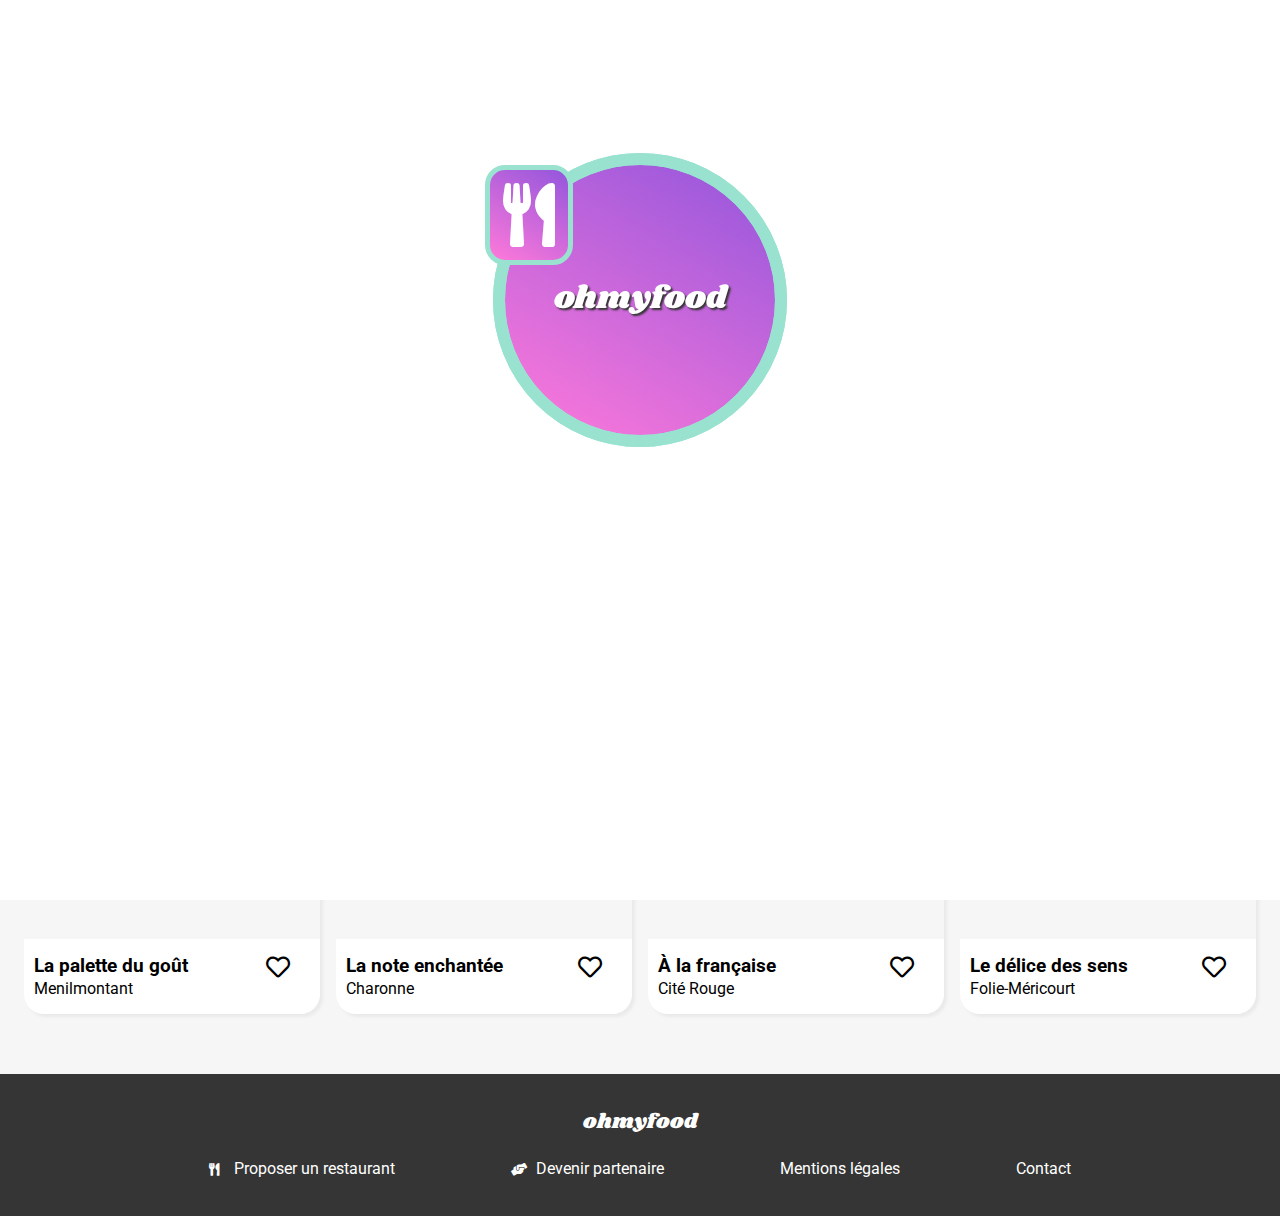
==== commit 78f1b56b: "nettoyage" ====
--- a/public/index.html
+++ b/public/index.html
@@ -3,21 +3,21 @@
     <head>
         <meta charset="utf-8" />
         <meta name="viewport" content="width=device-width, initial-scale=1">
-        
         <link rel="stylesheet" href="./css/style.css"/>
-
         <title>ohmyfood</title>
     </head>
 
     <body>
         
-        <!-- <div class="loader">
+        <div class="loader">
             <div class="loader__background"></div>
-            <div class="loader__disk">
-                <div class="loader__disk__title"> ohmyfood </div>
+                <div class="loader__disk">
+                    <div class="loader__title"> ohmyfood </div>
+                </div>
+                <div class="loader__disk2">
+                    <i class="fas fa-utensils loader__icon"></i>
+                </div>
             </div>
-
-        </div> -->
 
         <header class="header">
             <h1 class="header__title">ohmyfood</h1>
@@ -25,19 +25,14 @@
 
         <main>
 
-            <div class="banner">
-                <!-- <a href="#"> --> 
-                    <div class="banner__place">
-                        <i class="fas fa-map-marker-alt banner__icon"></i>
-                        <!-- Paris, Belleville   
-                    </div>
-                    <div>                   -->
-                        <form method="post" action="traitement.php">            
-                            <label for="search"></label> 
-                            <input type="search" name="search" id="search" size="15" placeholder="Paris, Belleville"/>
-                        </form>
-                    </div>
-                <!-- </a>  -->
+            <div class="banner"> 
+                <div class="banner__place">
+                    <i class="fas fa-map-marker-alt banner__icon"></i>
+                    <form method="post" action="traitement.php">            
+                        <label for="search"></label> 
+                        <input type="search" name="search" id="search" size="15" placeholder="Paris, Belleville"/>
+                    </form>
+                </div>
             </div>
 
             <section class="presentation">    
@@ -45,44 +40,35 @@
                 <div>
                     <a href="#">
                         <p class="presentation__paragraph">Découvrez des restaurants d'exception, sélectionnés par nos soins.</p>
-                        <div class="presentation__gradient">Explorez nos restaurants</div>                    
+                        <div class="gradient">Explorez nos restaurants</div>                    
                     </a>
                 </div>
-                
             </section>
 
             <section class="functioning">
                 <h2 class="functioning__title">Fonctionnement</h2>
 
-                <div>
-                    <a href="#">
-                        <div class="functioning__button">
-                            <div class="functioning__round">1</div>
-                            <i class="fas fa-mobile-alt functioning__icon functioning__icon--color"></i>
-                            Choisissez un restaurant
-                        </div>
-                    </a>               
-                </div>
+                <div class="functioning__threebuttons">
 
-                <div>
-                    <a href="#">
-                        <div class="functioning__button">
-                            <div class="functioning__round">2</div>
-                            <i class="fas fa-list-ul functioning__icon functioning__icon--color"></i>
-                            Composez votre menu
-                        </div>  
-                    </a>             
-                </div>
+                     <div class="functioning__button">
+                        <div class="functioning__round">1</div>
+                        <i class="fas fa-mobile-alt functioning__icon functioning__icon--color"></i>
+                        <p class="functionning__paragraph">Choisissez un restaurant</p>                
+                    </div>
+                                       
+                    <div class="functioning__button">
+                        <div class="functioning__round">2</div>
+                        <i class="fas fa-list-ul functioning__icon functioning__icon--color"></i>
+                        <p class="functionning__paragraph">Composez votre menu</p>           
+                    </div>  
+                        
+                    <div class="functioning__button">
+                        <div class="functioning__round">3</div>
+                        <i class="fas fa-store functioning__icon functioning__icon--color"></i>
+                        <p class="functionning__paragraph">Dégustez au restaurant</p>
+                    </div> 
 
-                <div>
-                    <a href="#">
-                        <div class="functioning__button">
-                            <div class="functioning__round">3</div>
-                            <i class="fas fa-store functioning__icon functioning__icon--color"></i>
-                            Dégustez au restaurant
-                        </div> 
-                    </a>              
-                </div>
+                </div>    
 
             </section>
 
@@ -94,80 +80,72 @@
                         <a href="lapalettedugout.html">
                             <div class="menu__image"><img src="images/restaurants/jay-wennington-N_Y88TWmGwA-unsplash.jpg" alt="La palette du goût"/></div>
                             <div class="menu__new">Nouveau</div>
-                            <div class="menu__text">
-                                <h3 class="menu__title">La palette du goût</h3>
-                                <p class="menu__paragraph">Ménilmontant</p>
-                            </div>
-                        </a> 
-                        <div class="menu__heart">
-                            <a href="#">
-                                <i class="fas fa-heart menu__icon-solid menu__icon-solid--flyover"></i> 
-                                <i class="far fa-heart menu__icon menu__icon--flyover "></i> 
-                            </a>
-                        </div>                        
+                            <div class="menu__textheart">
+                                <div class="menu__text">
+                                    <h3 class="menu__title">La palette du goût</h3>
+                                    <p class="menu__paragraph">Menilmontant</p>
+                                </div>
+                                <div class="heart">
+                                    <i class="fas fa-heart heart__icon-solid heart__icon-solid--flyover"></i> 
+                                    <i class="far fa-heart heart__icon"></i> 
+                                </div>
+                            </div> 
+                        </a>
                     </div>
                                         
                     <div class="menu">
-                        <a href="#">
-                            <div class="menu__image"><img src="images/restaurants/stil-u2Lp8tXIcjw-unsplash.jpg" alt="La palette du goût"/></div>
+                        <a href="lanoteenchantee.html">
+                            <div class="menu__image"><img src="images/restaurants/stil-u2Lp8tXIcjw-unsplash.jpg" alt="La note enchantée"/></div>
                             <div class="menu__new">Nouveau</div>
-                            <div class="menu__text">
-                                <h3 class="menu__title">La note enchantée</h3>
-                                <p class="menu__paragraph">Charonne</p>
-                            </div>
-                        </a>                   
-                        <div class="menu__heart">
-                            <a href="#">
-                                <i class="fas fa-heart menu__icon-solid menu__icon-solid--flyover"></i>                                
-                                <i class="far fa-heart menu__icon menu__icon--flyover "></i>
-                            </a>
-                        </div>                        
+                            <div class="menu__textheart">
+                                <div class="menu__text">
+                                    <h3 class="menu__title">La note enchantée</h3>
+                                    <p class="menu__paragraph">Charonne</p>
+                                </div>
+                                <div class="heart">
+                                    <i class="fas fa-heart heart__icon-solid heart__icon-solid--flyover"></i> 
+                                    <i class="far fa-heart heart__icon"></i> 
+                                </div>
+                            </div>  
+                        </a>
                     </div>
 
                     <div class="menu">
-                        <a href="#">
+                        <a href="alafrançaise.html">
                             <div class="menu__image"><img src="images/restaurants/toa-heftiba-DQKerTsQwi0-unsplash.jpg" alt="À la française"/></div>
                             <div class="menu__new">Nouveau</div>
-                            <div class="menu__text">
-                                <h3 class="menu__title">À la française</h3>
-                                <p class="menu__paragraph">Cité Rouge</p>
+                            <div class="menu__textheart">
+                                <div class="menu__text">
+                                    <h3 class="menu__title">À la française</h3>
+                                    <p class="menu__paragraph">Cité Rouge</p>
+                                </div>
+                                <div class="heart">
+                                    <i class="fas fa-heart heart__icon-solid heart__icon-solid--flyover"></i> 
+                                    <i class="far fa-heart heart__icon"></i> 
+                                 </div>
                             </div>
                         </a>
-                        <div class="menu__heart">
-                            <a href="#">
-                                <i class="fas fa-heart menu__icon-solid menu__icon-solid--flyover"></i>
-                                <i class="far fa-heart menu__icon menu__icon--flyover "></i>
-                                
-                            </a>
-                        </div>
                     </div>
 
                     <div class="menu">
-                        <a href="#"> 
-                            <div class="menu__image"><img src="images/restaurants/louis-hansel-shotsoflouis-qNBGVyOCY8Q-unsplash.jpg" alt="La palette du goût"/></div>
+                        <a href="ledelicedessens.html"> 
+                            <div class="menu__image"><img src="images/restaurants/louis-hansel-shotsoflouis-qNBGVyOCY8Q-unsplash.jpg" alt="Le délice des sens"/></div>
                             <div class="menu__new">Nouveau</div>
-                            <div class="menu__text">
-                                <h3 class="menu__title">Le délice des sens</h3>
-                                <p class="menu__paragraph">Folie-Méricourt</p>
+                            <div class="menu__textheart">
+                                <div class="menu__text">
+                                    <h3 class="menu__title">Le délice des sens</h3>
+                                    <p class="menu__paragraph">Folie-Méricourt</p>
+                                </div>
+                                <div class="heart">
+                                    <i class="fas fa-heart heart__icon-solid heart__icon-solid--flyover"></i> 
+                                    <i class="far fa-heart heart__icon"></i> 
+                                </div>
                             </div>
                         </a>
-                        <div class="menu__heart">
-                            <a href="#">
-                                <i class="fas fa-heart menu__icon-solid menu__icon-solid--flyover"></i>                                
-                                <i class="far fa-heart menu__icon menu__icon--flyover "></i>
-                            </a>
-                        </div>
                     </div>
-
                     
                 </div>
-            </section>
-
-            
-            
-
-                
-      
+            </section>      
         </main>
 
         <footer class="footer">
--- a/public/css/style.css
+++ b/public/css/style.css
@@ -1,6 +1,7 @@
 @import "./vendors/normalize.css";
 @import url("https://fonts.googleapis.com/css2?family=Shrikhand&display=swap");
 @import url("https://fonts.googleapis.com/css2?family=Roboto:wght@500&display=swap");
+@import url("https://fonts.googleapis.com/css2?family=Roboto:wght@400&display=swap");
 @import url("https://fonts.googleapis.com/css2?family=Roboto:wght@300&display=swap");
 @import url("https://cdnjs.cloudflare.com/ajax/libs/font-awesome/5.15.4/css/all.min.css");
 body {
@@ -11,11 +12,6 @@
 main {
   margin: 0px auto;
 }
-@media (max-width: 599px) {
-  main {
-    max-width: 100%;
-  }
-}
 
 a {
   color: black;
@@ -27,23 +23,24 @@
 }
 
 .header {
-  position: relative;
-  margin: -22px 0px;
+  background-color: white;
 }
 .header__icon {
-  font-size: 120%;
+  font-size: clamp(0.5rem, 11vw, 1.2rem);
   position: absolute;
   left: 20px;
   top: 20px;
 }
 .header__title {
-  line-height: 200%;
+  margin: 0px;
+  padding: 0.4rem;
   font-family: Shrikhand, Arial, Helvetica, sans-serif;
+  font-size: clamp(0.5rem, 11vw, 2rem);
   text-align: center;
 }
 
 .footer {
-  padding: 15px 20px 30px;
+  padding: 15px 24px 30px;
   background-color: #353535;
   color: white;
 }
@@ -54,7 +51,7 @@
   font-weight: lighter;
   margin-bottom: 22px;
 }
-@media (max-width: 599px) {
+@media screen and (max-width: 768px) {
   .footer__title {
     text-align: start;
   }
@@ -67,12 +64,20 @@
   -webkit-box-direction: normal;
       -ms-flex-direction: row;
           flex-direction: row;
-  -ms-flex-pack: distribute;
-      justify-content: space-around;
+  -webkit-box-pack: justify;
+      -ms-flex-pack: justify;
+          justify-content: space-between;
+  margin: 0px 15%;
+  padding: 0px;
   list-style-type: none;
   padding-left: 0px;
 }
-@media (max-width: 599px) {
+@media screen and (max-width: 1024px) {
+  .footer__list {
+    margin: 0px;
+  }
+}
+@media screen and (max-width: 768px) {
   .footer__list {
     -webkit-box-orient: vertical;
     -webkit-box-direction: normal;
@@ -100,8 +105,8 @@
           justify-content: center;
   position: relative;
   z-index: 1;
-  -webkit-animation: loader ease-in-out 2500ms 250ms forwards;
-          animation: loader ease-in-out 2500ms 250ms forwards;
+  -webkit-animation: loader ease-in-out 3000ms 300ms forwards;
+          animation: loader ease-in-out 3000ms 300ms forwards;
 }
 .loader__background {
   width: 100%;
@@ -117,37 +122,51 @@
   -webkit-box-align: center;
       -ms-flex-align: center;
           align-items: center;
-  -webkit-animation: back ease-in-out 2500ms 250ms forwards;
-          animation: back ease-in-out 2500ms 250ms forwards;
+  -webkit-animation: back ease-in-out 3000ms 300ms forwards;
+          animation: back ease-in-out 3000ms 300ms forwards;
 }
 .loader__disk {
-  display: -webkit-box;
-  display: -ms-flexbox;
-  display: flex;
-  -webkit-box-pack: center;
-      -ms-flex-pack: center;
-          justify-content: center;
-  -webkit-box-align: center;
-      -ms-flex-align: center;
-          align-items: center;
-  top: 17%;
+  top: 17vh;
   width: 270px;
   height: 270px;
   position: fixed;
   border: #99E2D0 solid 12px;
   border-radius: 50%;
   background-image: linear-gradient(30deg, #FF79DA, #9356DC);
-  -webkit-animation: disk ease-in-out 2500ms 250ms both;
-          animation: disk ease-in-out 2500ms 250ms both;
-}
-.loader__disk__title {
+  -webkit-animation: disk ease-in-out 3000ms 300ms both;
+          animation: disk ease-in-out 3000ms 300ms both;
+}
+.loader__disk2 {
+  top: 17vh;
+  width: 270px;
+  height: 270px;
+  position: fixed;
+  opacity: 1;
+  border: #99E2D0 solid 12px;
+  border-radius: 50%;
+  -webkit-animation: disk2 ease-in-out 3000ms 300ms both;
+          animation: disk2 ease-in-out 3000ms 300ms both;
+}
+.loader__title {
+  margin-top: 110px;
   font-family: Shrikhand, Arial, Helvetica, sans-serif;
   font-size: 2rem;
   text-align: center;
-  vertical-align: baseline;
   color: white;
   text-shadow: 2px 2px 2px #353535;
 }
+.loader__icon {
+  position: absolute;
+  left: -20px;
+  color: white;
+  border: solid #99E2D0 5px;
+  background-image: linear-gradient(30deg, #FF79DA, #9356DC);
+  border-radius: 20px;
+  padding: 0.8rem;
+  font-size: 4rem;
+  -webkit-animation: iconshake ease-in-out 3000ms 300ms both;
+          animation: iconshake ease-in-out 3000ms 300ms both;
+}
 
 @-webkit-keyframes loader {
   0% {
@@ -179,7 +198,7 @@
   50% {
     opacity: 1;
   }
-  75% {
+  78% {
     opacity: 1;
   }
   99% {
@@ -196,7 +215,7 @@
   50% {
     opacity: 1;
   }
-  75% {
+  78% {
     opacity: 1;
   }
   99% {
@@ -217,7 +236,7 @@
     -webkit-transform: scale(1) rotate(360deg);
             transform: scale(1) rotate(360deg);
   }
-  87% {
+  80% {
     opacity: 0;
     -webkit-transform: scale(1) rotate(360deg);
             transform: scale(1) rotate(360deg);
@@ -239,7 +258,7 @@
     -webkit-transform: scale(1) rotate(360deg);
             transform: scale(1) rotate(360deg);
   }
-  87% {
+  80% {
     opacity: 0;
     -webkit-transform: scale(1) rotate(360deg);
             transform: scale(1) rotate(360deg);
@@ -250,10 +269,126 @@
             transform: rotate(360deg);
   }
 }
-.presentation__gradient {
+@-webkit-keyframes disk2 {
+  0% {
+    opacity: 1;
+    -webkit-transform: scale(0) rotate(-0.5turn);
+            transform: scale(0) rotate(-0.5turn);
+  }
+  60% {
+    opacity: 1;
+    -webkit-transform: scale(1) rotate(-1.5turn);
+            transform: scale(1) rotate(-1.5turn);
+  }
+  80% {
+    opacity: 0;
+    -webkit-transform: scale(1) rotate(-1.5turn);
+            transform: scale(1) rotate(-1.5turn);
+  }
+  100% {
+    opacity: 0;
+    -webkit-transform: rotate(-1.6turn);
+            transform: rotate(-1.6turn);
+  }
+}
+@keyframes disk2 {
+  0% {
+    opacity: 1;
+    -webkit-transform: scale(0) rotate(-0.5turn);
+            transform: scale(0) rotate(-0.5turn);
+  }
+  60% {
+    opacity: 1;
+    -webkit-transform: scale(1) rotate(-1.5turn);
+            transform: scale(1) rotate(-1.5turn);
+  }
+  80% {
+    opacity: 0;
+    -webkit-transform: scale(1) rotate(-1.5turn);
+            transform: scale(1) rotate(-1.5turn);
+  }
+  100% {
+    opacity: 0;
+    -webkit-transform: rotate(-1.6turn);
+            transform: rotate(-1.6turn);
+  }
+}
+@-webkit-keyframes iconshake {
+  0% {
+    -webkit-transform: scale(0) rotate(0deg);
+            transform: scale(0) rotate(0deg);
+  }
+  50% {
+    -webkit-transform: scale(1) rotate(-172deg);
+            transform: scale(1) rotate(-172deg);
+  }
+  56% {
+    -webkit-transform: scale(1) rotate(-188deg);
+            transform: scale(1) rotate(-188deg);
+  }
+  62% {
+    -webkit-transform: scale(1) rotate(-172deg);
+            transform: scale(1) rotate(-172deg);
+  }
+  68% {
+    -webkit-transform: scale(1) rotate(-188deg);
+            transform: scale(1) rotate(-188deg);
+  }
+  74% {
+    -webkit-transform: scale(1) rotate(-180deg);
+            transform: scale(1) rotate(-180deg);
+    opacity: 1;
+  }
+  80% {
+    opacity: 0;
+    -webkit-transform: scale(1) rotate(-180deg);
+            transform: scale(1) rotate(-180deg);
+  }
+  100% {
+    opacity: 0;
+  }
+}
+@keyframes iconshake {
+  0% {
+    -webkit-transform: scale(0) rotate(0deg);
+            transform: scale(0) rotate(0deg);
+  }
+  50% {
+    -webkit-transform: scale(1) rotate(-172deg);
+            transform: scale(1) rotate(-172deg);
+  }
+  56% {
+    -webkit-transform: scale(1) rotate(-188deg);
+            transform: scale(1) rotate(-188deg);
+  }
+  62% {
+    -webkit-transform: scale(1) rotate(-172deg);
+            transform: scale(1) rotate(-172deg);
+  }
+  68% {
+    -webkit-transform: scale(1) rotate(-188deg);
+            transform: scale(1) rotate(-188deg);
+  }
+  74% {
+    -webkit-transform: scale(1) rotate(-180deg);
+            transform: scale(1) rotate(-180deg);
+    opacity: 1;
+  }
+  80% {
+    opacity: 0;
+    -webkit-transform: scale(1) rotate(-180deg);
+            transform: scale(1) rotate(-180deg);
+  }
+  100% {
+    opacity: 0;
+  }
+}
+.gradient {
   padding: 15px;
+  margin: 0px auto;
   width: 185px;
   color: white;
+  font-weight: 500;
   border-radius: 30px;
   background: linear-gradient(170deg, #FF79DA, #9356DC);
   -webkit-box-shadow: 2px 2px 3px #c2c2c2;
@@ -263,7 +398,7 @@
   -webkit-transition: all 400ms;
   transition: all 400ms;
 }
-.presentation__gradient:hover {
+.gradient:hover {
   -webkit-transform: scale(1.01);
           transform: scale(1.01);
   background: linear-gradient(170deg, #ff8de0, #9e67e0);
@@ -271,61 +406,21 @@
           box-shadow: -1px -1px 6px #808080, 2px 2px 3px #808080;
 }
 
-.functioning__button {
-  display: -webkit-box;
-  display: -ms-flexbox;
-  display: flex;
-  -webkit-box-align: center;
-      -ms-flex-align: center;
-          align-items: center;
-  width: 305px;
-  margin: 0px auto 30px;
-  padding: 20px 0px;
-  border-radius: 20px;
-  background-color: #f6f6f6;
-  -webkit-box-shadow: -1px -1px 15px #eaeaea, 2px 2px 3px #eaeaea;
-          box-shadow: -1px -1px 15px #eaeaea, 2px 2px 3px #eaeaea;
-  -webkit-transform: scale(1);
-          transform: scale(1);
-  -webkit-transition: -webkit-transform 400ms;
-  transition: -webkit-transform 400ms;
-  transition: transform 400ms;
-  transition: transform 400ms, -webkit-transform 400ms;
-}
-.functioning__button:hover {
-  background-color: #f4ebff;
-  -webkit-transform: scale(1.05);
-          transform: scale(1.05);
-}
-.functioning__button:hover .functioning__icon--color {
-  color: #9356DC;
-}
-.functioning__round {
+.heart {
   position: relative;
-  left: -15px;
-  font-size: 90%;
-  width: 25px;
-  height: 25px;
-  border-radius: 100%;
-  text-align: center;
-  line-height: 25px;
-  color: white;
-  background-color: #9356DC;
-  margin-right: 15px;
-}
-.functioning__icon {
-  margin-right: 30px;
-  color: #808080;
-}
-
-.menu__heart:hover .menu__icon-solid--flyover {
+  height: -webkit-fit-content;
+  height: -moz-fit-content;
+  height: fit-content;
+  cursor: pointer;
+}
+.heart:hover .heart__icon-solid--flyover {
   -webkit-transform: scale(0.84);
           transform: scale(0.84);
 }
-.menu__icon-solid {
+.heart__icon-solid {
   z-index: 1;
   position: absolute;
-  left: 0px;
+  right: 0px;
   bottom: 3px;
   font-size: 1.5rem;
   -webkit-background-clip: text;
@@ -341,11 +436,16 @@
   transition: transform ease-in-out 700ms;
   transition: transform ease-in-out 700ms, -webkit-transform ease-in-out 700ms;
 }
-.menu__icon {
+.heart__icon {
   z-index: 2;
   font-size: 1.5rem;
 }
 
+.banner {
+  background-color: #eaeaea;
+  -webkit-box-shadow: inset 0px 3px 3px #c2c2c2;
+          box-shadow: inset 0px 3px 3px #c2c2c2;
+}
 .banner__place {
   display: -webkit-box;
   display: -ms-flexbox;
@@ -360,21 +460,21 @@
   -webkit-box-align: center;
       -ms-flex-align: center;
           align-items: center;
+  width: 200px;
   margin: 0px auto;
   padding: 18px 0px;
-  background-color: #eaeaea;
-  -webkit-box-shadow: inset 0px 3px 3px #c2c2c2;
-          box-shadow: inset 0px 3px 3px #c2c2c2;
 }
 .banner__icon {
   margin-right: 10px;
+  margin-bottom: 4px;
   color: #353535;
 }
 
 #search {
   color: #353535;
-  border: #eaeaea solid 1px;
   background-color: #eaeaea;
+  border: solid #eaeaea 0px;
+  border-radius: 20px;
   font-size: 1rem;
   font-weight: 600;
 }
@@ -382,19 +482,53 @@
 input:focus {
   outline: none;
   border-radius: 20px;
-  background-color: #c2c2c2;
+  background-color: #f6f6f6;
+}
+
+input::-webkit-input-placeholder {
+  outline: none;
+  border-radius: 20px;
+  background-color: #eaeaea;
+}
+
+input::-moz-placeholder {
+  outline: none;
+  border-radius: 20px;
+  background-color: #eaeaea;
+}
+
+input:-ms-input-placeholder {
+  outline: none;
+  border-radius: 20px;
+  background-color: #eaeaea;
+}
+
+input::-ms-input-placeholder {
+  outline: none;
+  border-radius: 20px;
+  background-color: #eaeaea;
+}
+
+input::placeholder {
+  outline: none;
+  border-radius: 20px;
+  background-color: #eaeaea;
 }
 
 ::-webkit-input-placeholder {
   /* WebKit, Blink, Edge */
   color: #353535;
-  background-color: #eaeaea;
+  opacity: 1;
+  border-radius: 20px;
+  padding-left: 4px;
+  background-color: #f6f6f6;
 }
 
 ::-moz-placeholder {
   /* Mozilla */
   color: #353535;
   opacity: 1;
+  border-radius: 20px;
   background-color: #eaeaea;
 }
 
@@ -417,7 +551,7 @@
   margin-bottom: 0px;
   background-color: #f6f6f6;
 }
-@media screen and (max-width: 599px) {
+@media screen and (max-width: 768px) {
   .presentation__title {
     padding: 0px 70px;
   }
@@ -426,37 +560,122 @@
   margin: -6px auto -4px;
   font-weight: 300;
 }
-@media screen and (max-width: 599px) {
+@media screen and (max-width: 768px) {
   .presentation__paragraph {
     padding: 0px 20px;
   }
 }
-.presentation__gradient {
+
+.gradient {
   margin: 40px auto;
 }
 
 .functioning {
-  margin: 0px auto 70px;
-  padding: 0px 20px;
+  margin: 50px 0px 70px;
+  padding: 0px 24px;
+}
+.functioning__threebuttons {
+  display: -webkit-box;
+  display: -ms-flexbox;
+  display: flex;
+  -webkit-box-pack: justify;
+      -ms-flex-pack: justify;
+          justify-content: space-between;
+  -webkit-box-sizing: border-box;
+          box-sizing: border-box;
+}
+@media screen and (max-width: 1024px) {
+  .functioning__threebuttons {
+    -webkit-box-orient: vertical;
+    -webkit-box-direction: normal;
+        -ms-flex-direction: column;
+            flex-direction: column;
+  }
+}
+.functioning__button {
+  cursor: pointer;
+  display: -webkit-box;
+  display: -ms-flexbox;
+  display: flex;
+  -webkit-box-flex: 30%;
+      -ms-flex: 30%;
+          flex: 30%;
+  max-width: 30%;
+  -webkit-box-align: center;
+      -ms-flex-align: center;
+          align-items: center;
+  margin: 0px auto 30px;
+  padding: 10px 0px;
+  border-radius: 20px;
+  background-color: #f6f6f6;
+  -webkit-box-shadow: -1px -1px 18px #eaeaea, 2px 2px 3px #eaeaea;
+          box-shadow: -1px -1px 18px #eaeaea, 2px 2px 3px #eaeaea;
+  -webkit-transform: scale(1);
+          transform: scale(1);
+  -webkit-transition: -webkit-transform 400ms;
+  transition: -webkit-transform 400ms;
+  transition: transform 400ms;
+  transition: transform 400ms, -webkit-transform 400ms;
+}
+@media screen and (max-width: 1024px) {
+  .functioning__button {
+    width: 50%;
+    max-width: 50%;
+    padding: 10px 0px 10px 0px;
+  }
+}
+@media screen and (max-width: 768px) {
+  .functioning__button {
+    width: 100%;
+    max-width: 100%;
+    padding: 10px 0px 10px 0px;
+  }
+}
+.functioning__button:hover {
+  background-color: #f4ebff;
+  -webkit-transform: scale(1.02);
+          transform: scale(1.02);
+  -webkit-box-shadow: -3px -3px 6px #eaeaea, 4px 4px 6px #eaeaea;
+          box-shadow: -3px -3px 6px #eaeaea, 4px 4px 6px #eaeaea;
+}
+.functioning__button:hover .functioning__icon--color {
+  color: #9356DC;
 }
 .functioning__title {
   text-align: center;
   margin-bottom: 40px;
 }
-@media screen and (max-width: 599px) {
+@media screen and (max-width: 768px) {
   .functioning__title {
     text-align: start;
   }
 }
+.functioning__round {
+  position: relative;
+  left: -12px;
+  font-size: 90%;
+  width: 24px;
+  height: 24px;
+  border-radius: 100%;
+  text-align: center;
+  line-height: 25px;
+  color: white;
+  background-color: #9356DC;
+  margin-right: 15px;
+}
+.functioning__icon {
+  width: 40px;
+  color: #808080;
+}
 
 .list-menus {
   background-color: #f6f6f6;
-  padding: 30px 20px 40px;
+  padding: 30px 24px 40px;
 }
 .list-menus__title {
   text-align: center;
 }
-@media screen and (max-width: 599px) {
+@media screen and (max-width: 768px) {
   .list-menus__title {
     text-align: start;
   }
@@ -477,10 +696,10 @@
 }
 
 .menu {
-  -webkit-box-flex: 23%;
-      -ms-flex: 23%;
-          flex: 23%;
-  max-width: 23%;
+  -webkit-box-flex: 24%;
+      -ms-flex: 24%;
+          flex: 24%;
+  max-width: 24%;
   position: relative;
   margin-bottom: 20px;
   border-radius: 20px;
@@ -488,23 +707,26 @@
           box-shadow: 3px 3px 3px #eaeaea;
   overflow: hidden;
 }
-@media screen and (max-width: 1200px) {
+@media screen and (max-width: 1024px) {
   .menu {
     text-align: start;
     -webkit-box-orient: horizontal;
     -webkit-box-direction: normal;
         -ms-flex-direction: row;
             flex-direction: row;
-    -webkit-box-flex: 48%;
-        -ms-flex: 48%;
-            flex: 48%;
-    max-width: 48%;
-  }
-}
-@media screen and (max-width: 599px) {
+    -webkit-box-flex: 49%;
+        -ms-flex: 49%;
+            flex: 49%;
+    max-width: 49%;
+  }
+}
+@media screen and (max-width: 768px) {
   .menu {
     min-width: 100%;
   }
+}
+.menu:hover {
+  color: #9356DC;
 }
 .menu__image {
   position: relative;
@@ -514,10 +736,11 @@
 .menu__image img {
   position: absolute;
   bottom: 0px;
-  max-width: 100%;
-}
-.menu:nth-child(2) img {
-  bottom: -98px;
+  max-width: 115%;
+  top: 50%;
+  left: 50%;
+  -webkit-transform: translate(-50%, -50%);
+          transform: translate(-50%, -50%);
 }
 .menu__new {
   position: absolute;
@@ -529,21 +752,23 @@
   background-color: #99E2D0;
   color: #008564;
 }
-.menu__text {
-  padding: 16px 0px 16px 10px;
+.menu__textheart {
+  display: -webkit-box;
+  display: -ms-flexbox;
+  display: flex;
+  -webkit-box-pack: justify;
+      -ms-flex-pack: justify;
+          justify-content: space-between;
+  padding: 16px 30px 16px 10px;
   background-color: white;
 }
 .menu__title {
   margin: 0px auto;
+  font-weight: bolder;
 }
 .menu__paragraph {
-  font-weight: lighter;
+  font-weight: 400;
   margin: 2px auto 0px;
-}
-.menu__heart {
-  position: absolute;
-  right: 25px;
-  bottom: 30px;
 }
 .menu:nth-child(n+3):nth-child(-n+4) .menu__new {
   display: none;
@@ -557,15 +782,37 @@
   -webkit-box-direction: normal;
       -ms-flex-direction: column;
           flex-direction: column;
-  max-width: 600px;
 }
 .page__image {
-  height: 200px;
+  -webkit-box-sizing: border-box;
+          box-sizing: border-box;
+  z-index: -1;
+  margin-bottom: -50px;
+  overflow: hidden;
+  height: 250px;
 }
 .page__image img {
-  max-width: 100%;
+  max-width: 105%;
+  -webkit-transform: translateY(-40%);
+          transform: translateY(-40%);
+}
+@media screen and (max-width: 768px) {
+  .page__image img {
+    -webkit-transform: translateY(0%);
+            transform: translateY(0%);
+    -o-object-fit: cover;
+       object-fit: cover;
+    width: auto;
+  }
+}
+@media screen and (max-width: 352px) {
+  .page__image img {
+    height: 250px;
+    width: 100%;
+  }
 }
 .page__restaurant {
+  position: relative;
   display: -webkit-box;
   display: -ms-flexbox;
   display: flex;
@@ -573,38 +820,98 @@
   -webkit-box-direction: normal;
       -ms-flex-direction: column;
           flex-direction: column;
+  padding-top: 30px;
+  z-index: 3;
   border-radius: 50px 50px 0px 0px;
   background-color: #f6f6f6;
 }
-.page__button {
-  text-align: center;
-  margin: 35px auto 70px;
-}
-
-.name {
-  display: -webkit-box;
-  display: -ms-flexbox;
-  display: flex;
+.page__elements {
+  display: -webkit-box;
+  display: -ms-flexbox;
+  display: flex;
+  -webkit-box-orient: horizontal;
+  -webkit-box-direction: normal;
+      -ms-flex-direction: row;
+          flex-direction: row;
   -webkit-box-pack: justify;
       -ms-flex-pack: justify;
           justify-content: space-between;
-  position: relative;
-  margin: 15px 20px 0px 20px;
+  margin: 0px;
+  padding: 0px 20px;
+}
+@media screen and (max-width: 1024px) {
+  .page__elements {
+    -ms-flex-wrap: wrap;
+        flex-wrap: wrap;
+  }
+}
+@media screen and (max-width: 768px) {
+  .page__elements {
+    -webkit-box-orient: vertical;
+    -webkit-box-direction: normal;
+        -ms-flex-direction: column;
+            flex-direction: column;
+  }
+}
+.page__button {
+  text-align: center;
+  margin: -10px auto 20px;
+}
+
+.name {
+  display: -webkit-box;
+  display: -ms-flexbox;
+  display: flex;
+  -webkit-box-pack: justify;
+      -ms-flex-pack: justify;
+          justify-content: space-between;
+  -webkit-box-align: center;
+      -ms-flex-align: center;
+          align-items: center;
+  -webkit-box-sizing: border-box;
+          box-sizing: border-box;
+  padding: 15px 48px 0px 20px;
 }
 .name__title {
+  -webkit-box-flex: 0;
+      -ms-flex-positive: 0;
+          flex-grow: 0;
   font-family: Shrikhand, Arial, Helvetica, sans-serif;
-}
-.name__title {
-  font-size: 1.65rem;
-}
-.name__heart {
-  position: absolute;
-  right: 24px;
-  top: 26px;
+  font-size: clamp(1rem, 7vw, 1.65rem);
+  margin: 0px;
 }
 
 .type {
-  margin: 20px 20px 20px 20px;
+  display: -webkit-box;
+  display: -ms-flexbox;
+  display: flex;
+  -webkit-box-orient: vertical;
+  -webkit-box-direction: normal;
+      -ms-flex-direction: column;
+          flex-direction: column;
+  -webkit-box-flex: 32%;
+      -ms-flex: 32%;
+          flex: 32%;
+  max-width: 32%;
+  -webkit-box-sizing: border-box;
+          box-sizing: border-box;
+  margin: 10px 0px 0px 0px;
+}
+@media screen and (max-width: 1024px) {
+  .type {
+    -webkit-box-flex: 49%;
+        -ms-flex: 49%;
+            flex: 49%;
+    max-width: 49%;
+  }
+}
+@media screen and (max-width: 768px) {
+  .type {
+    -webkit-box-flex: 100%;
+        -ms-flex: 100%;
+            flex: 100%;
+    max-width: 100%;
+  }
 }
 .type__title {
   font-size: 120%;
@@ -650,20 +957,20 @@
           animation: animation-choice ease-in-out 800ms backwards;
 }
 .choice__load--1 {
-  -webkit-animation-delay: 250ms;
-          animation-delay: 250ms;
+  -webkit-animation-delay: 300ms;
+          animation-delay: 300ms;
 }
 .choice__load--2 {
-  -webkit-animation-delay: 500ms;
-          animation-delay: 500ms;
+  -webkit-animation-delay: 600ms;
+          animation-delay: 600ms;
 }
 .choice__load--3 {
-  -webkit-animation-delay: 750ms;
-          animation-delay: 750ms;
+  -webkit-animation-delay: 900ms;
+          animation-delay: 900ms;
 }
 .choice__load--4 {
-  -webkit-animation-delay: 1000ms;
-          animation-delay: 1000ms;
+  -webkit-animation-delay: 1200ms;
+          animation-delay: 1200ms;
 }
 .choice__container {
   display: -webkit-box;
@@ -718,14 +1025,14 @@
   display: flex;
 }
 .choice__price {
-  padding: 0px 20px;
   display: -webkit-box;
   display: -ms-flexbox;
   display: flex;
   -webkit-box-align: end;
       -ms-flex-align: end;
           align-items: flex-end;
-  padding: 1rem 1.5rem;
+  padding: 0.8rem 1.3rem;
+  font-weight: bold;
 }
 .choice__check {
   -webkit-box-sizing: border-box;
